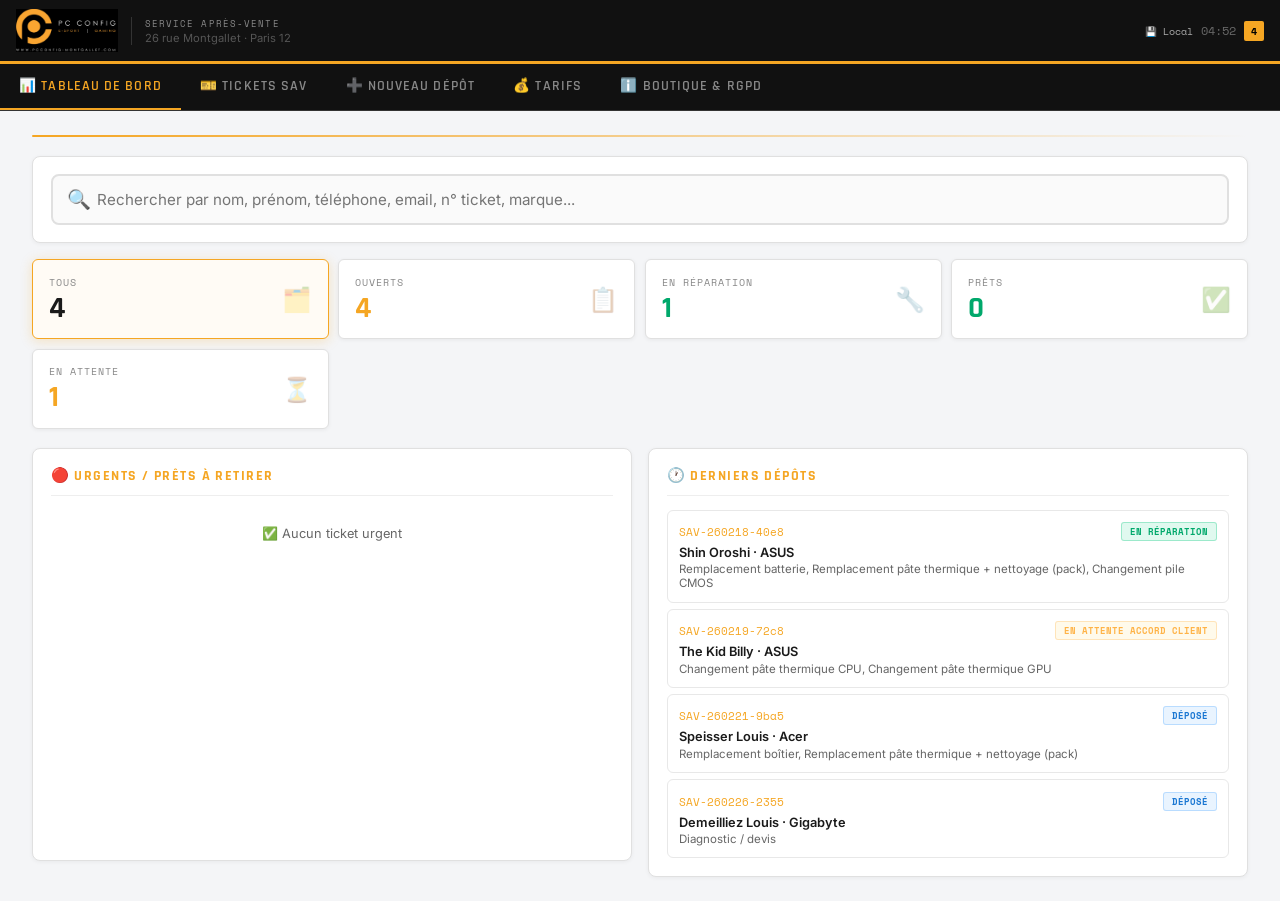
==== index.html @ b0bbdbd5 "Add files via upload" ====
<!DOCTYPE html>
<html lang="fr">
<head>
<meta charset="UTF-8">
<meta name="viewport" content="width=device-width, initial-scale=1.0, maximum-scale=1.0, user-scalable=no">
<title>PC CONFIG | SAV Montgallet</title>
<link href="https://fonts.googleapis.com/css2?family=Rajdhani:wght@400;600;700&family=Space+Mono&family=Inter:wght@300;400;500;600&display=swap" rel="stylesheet">
<style>
:root{
  /* Theme clair — fond blanc, header noir */
  --black:#111;--dark:#1a1a1a;--card:#fff;--card2:#f8f8f8;
  --bg:#f4f5f7;--bg2:#fff;
  --border:#e0e0e0;--border2:#d0d0d0;
  --orange:#f5a623;--orange-dim:rgba(245,166,35,.1);--orange-glow:0 0 24px rgba(245,166,35,.3);
  --white:#111;--gray:#666;--gray2:#999;
  --green:#00a86b;--red:#e53935;--yellow:#f5a623;--blue:#1976d2;
  --text:#1a1a1a;--text2:#444;
}
*{box-sizing:border-box;margin:0;padding:0;-webkit-tap-highlight-color:transparent}
html,body{height:100%;font-size:16px}
body{background:var(--bg);color:var(--text);font-family:'Inter',sans-serif;overflow-x:hidden}

/* ─── HEADER ─── */
header{background:#111;border-bottom:3px solid var(--orange);padding:0 1rem;display:flex;align-items:center;justify-content:space-between;height:64px;position:sticky;top:0;z-index:200}
.logo{font-family:'Rajdhani',sans-serif;font-size:1.45rem;font-weight:700;letter-spacing:.06em;line-height:1;display:flex;align-items:center;gap:.4rem}
.logo em{color:var(--orange);font-style:normal}
.logo-sub{font-size:.7rem;color:#666;font-weight:400;letter-spacing:.04em;display:none}
@media(min-width:480px){.logo-sub{display:block}}
.hdr-right{display:flex;align-items:center;gap:.5rem}
.badge{background:var(--orange);color:#000;font-family:'Space Mono',monospace;font-size:.65rem;font-weight:700;padding:2px 7px;border-radius:2px}

/* ─── NAV DESKTOP ─── */
nav.desk{background:#111;border-bottom:1px solid #333;display:flex;overflow-x:auto;scrollbar-width:none}
nav.desk::-webkit-scrollbar{display:none}
.tab{font-family:'Rajdhani',sans-serif;font-weight:600;font-size:.85rem;letter-spacing:.08em;text-transform:uppercase;padding:.8rem 1.2rem;color:#888;cursor:pointer;border-bottom:2px solid transparent;transition:all .2s;white-space:nowrap;flex-shrink:0}
.tab:hover{color:#fff}
.tab.active{color:var(--orange);border-bottom-color:var(--orange)}
@media(max-width:680px){nav.desk{display:none}}

/* ─── NAV MOBILE ─── */
.bnav{display:none;position:fixed;bottom:0;left:0;right:0;background:#111;border-top:1px solid #333;z-index:200;padding-bottom:env(safe-area-inset-bottom,0)}
.bnav-grid{display:grid;grid-template-columns:repeat(5,1fr)}
.bi{display:flex;flex-direction:column;align-items:center;padding:.5rem .2rem;cursor:pointer;color:#888;transition:color .15s;gap:2px;-webkit-tap-highlight-color:transparent}
.bi.active{color:var(--orange)}
.bi-icon{font-size:1.25rem;line-height:1}
.bi-label{font-size:.55rem;font-family:'Space Mono',monospace;text-transform:uppercase;letter-spacing:.05em}
@media(max-width:680px){.bnav{display:block};body{padding-bottom:62px}}

/* ─── MAIN ─── */
main{padding:1rem;max-width:1400px;margin:0 auto}
@media(min-width:768px){main{padding:1.5rem 2rem}}
.page{display:none}.page.active{display:block}

/* ─── STAT CARDS ─── */
.stats-bar{display:grid;grid-template-columns:repeat(2,1fr);gap:.6rem;margin-bottom:1.2rem}
@media(min-width:600px){.stats-bar{grid-template-columns:repeat(4,1fr)}}
.sc{background:#fff;border:1px solid var(--border);box-shadow:0 1px 4px rgba(0,0,0,.06);border-radius:6px;padding:.9rem 1rem;display:flex;align-items:center;justify-content:space-between;transition:border-color .2s;cursor:default}
.sc-clickable{cursor:pointer;transition:all .18s}
.sc-clickable:hover{border-color:var(--orange);box-shadow:0 2px 12px rgba(245,166,35,.2);transform:translateY(-1px)}
.sc-active{border-color:var(--orange)!important;box-shadow:0 2px 12px rgba(245,166,35,.25)!important;background:#fffbf5!important}
.sc-label{font-size:.62rem;color:#888;text-transform:uppercase;letter-spacing:.1em;font-family:'Space Mono',monospace;margin-bottom:.25rem}
.sc-val{font-family:'Rajdhani',sans-serif;font-size:1.9rem;font-weight:700;line-height:1;color:var(--text)}
.sc-icon{font-size:1.5rem;opacity:.35}
.co{color:var(--orange)}.cg{color:var(--green)}.cr{color:var(--red)}.cy{color:var(--yellow)}

/* ─── TYPO ─── */
.sec-title{font-family:'Rajdhani',sans-serif;font-size:1.2rem;font-weight:700;letter-spacing:.05em;text-transform:uppercase;margin-bottom:1rem;color:#111}
.sec-title em{color:var(--orange);font-style:normal}
.divider{height:2px;background:linear-gradient(90deg,var(--orange),transparent);margin-bottom:1.2rem;border-radius:2px}

/* ─── BUTTONS ─── */
.btn{font-family:'Rajdhani',sans-serif;font-weight:700;font-size:.82rem;letter-spacing:.1em;text-transform:uppercase;padding:.6rem 1.1rem;border:none;border-radius:4px;cursor:pointer;transition:all .2s;display:inline-flex;align-items:center;gap:.4rem}
.btn-o{background:var(--orange);color:#000}.btn-o:hover{background:#ff8c2d;box-shadow:0 0 20px rgba(245,166,35,.25)}
.btn-gh{background:transparent;color:var(--orange);border:1px solid var(--orange)}.btn-gh:hover{background:rgba(245,166,35,.1)}
.btn-sm{padding:.35rem .7rem;font-size:.72rem}

/* ─── FILTERS ─── */
.filters{display:flex;gap:.5rem;margin-bottom:.9rem;flex-wrap:wrap}
.fi{background:#fff;border:1px solid var(--border);color:var(--text);padding:.5rem .8rem;border-radius:4px;font-family:'Inter',sans-serif;font-size:.82rem;outline:none;transition:border-color .2s;flex:1;min-width:140px}
.fi:focus{border-color:var(--orange)}
.fi::placeholder{color:#aaa}
select.fi option{background:#fff;color:#111}

/* ─── TABLE ─── */
.tbl-wrap{overflow-x:auto;border-radius:8px;border:1px solid #e8e8e8;box-shadow:0 1px 4px rgba(0,0,0,.06)}
table{width:100%;min-width:720px;border-collapse:collapse;background:#fff}
thead th{background:#f0f0f0;font-family:'Space Mono',monospace;font-size:.62rem;text-transform:uppercase;letter-spacing:.1em;color:#555;padding:.65rem .85rem;text-align:left;border-bottom:1px solid var(--border);white-space:nowrap}
tbody tr{border-bottom:1px solid #f0f0f0;transition:background .12s;cursor:pointer}
tbody tr:hover{background:#fff8ee}
tbody tr:last-child{border-bottom:none}
td{padding:.7rem .85rem;font-size:.82rem;vertical-align:middle}
.tid{font-family:'Space Mono',monospace;font-size:.7rem;color:var(--orange)}
.sm{color:#888;font-size:.7rem;margin-top:2px}

/* ─── STATUS BADGES ─── */
.sb{display:inline-block;padding:2px 8px;border-radius:3px;font-size:.62rem;font-family:'Space Mono',monospace;font-weight:700;text-transform:uppercase;white-space:nowrap}
.s-depose{background:rgba(77,166,255,.12);color:var(--blue);border:1px solid rgba(77,166,255,.3)}
.s-diagnostic{background:rgba(255,107,0,.12);color:var(--orange);border:1px solid rgba(255,107,0,.3)}
.s-devis{background:rgba(255,193,7,.12);color:var(--yellow);border:1px solid rgba(255,193,7,.3)}
.s-attente-accord{background:rgba(255,193,7,.08);color:#ffb347;border:1px solid rgba(255,180,70,.3)}
.s-reparation{background:rgba(0,200,122,.12);color:var(--green);border:1px solid rgba(0,200,122,.3)}
.s-attente-piece{background:rgba(136,136,136,.12);color:#666;border:1px solid rgba(136,136,136,.3)}
.s-pret{background:rgba(0,200,122,.2);color:var(--green);border:1px solid rgba(0,200,122,.5)}
.s-retire{background:rgba(77,166,255,.08);color:#666;border:1px solid rgba(77,166,255,.2)}
.s-annule{background:rgba(255,60,60,.1);color:var(--red);border:1px solid rgba(255,60,60,.3)}
.s-nonrep{background:rgba(255,60,60,.1);color:var(--red);border:1px solid rgba(255,60,60,.3)}

/* ─── FORM ─── */
.fcols{display:grid;grid-template-columns:1fr;gap:1rem}
@media(min-width:768px){.fcols{grid-template-columns:1fr 1fr;gap:1.4rem}}
.fcard{background:#fff;border:1px solid var(--border);border-radius:8px;padding:1.1rem;margin-bottom:1rem;box-shadow:0 1px 4px rgba(0,0,0,.05)}
.fcard:last-child{margin-bottom:0}
.fcard-title{font-family:'Rajdhani',sans-serif;font-size:.9rem;font-weight:700;text-transform:uppercase;letter-spacing:.1em;color:var(--orange);margin-bottom:.9rem;padding-bottom:.6rem;border-bottom:1px solid #eee;display:flex;align-items:center;gap:.4rem}
.frow{display:grid;grid-template-columns:1fr 1fr;gap:.7rem}
@media(max-width:480px){.frow{grid-template-columns:1fr}}
.fg{margin-bottom:.75rem}.fg:last-child{margin-bottom:0}.fg.full{grid-column:1/-1}
label{display:block;font-size:.65rem;font-family:'Space Mono',monospace;text-transform:uppercase;letter-spacing:.09em;color:#666;margin-bottom:.3rem}
.req::after{content:' *';color:var(--orange)}
input:not([type=checkbox]):not([type=radio]),select,textarea{width:100%;background:#fff;border:1px solid var(--border2);color:var(--text);padding:.58rem .8rem;border-radius:4px;font-family:'Inter',sans-serif;font-size:.85rem;outline:none;transition:border-color .2s,box-shadow .2s;-webkit-appearance:none;appearance:none}
input[type=checkbox],input[type=radio]{width:16px;height:16px;flex-shrink:0;cursor:pointer;accent-color:var(--orange);margin:0}
input:not([type=checkbox]):not([type=radio]):focus,select:focus,textarea:focus{border-color:var(--orange);box-shadow:0 0 0 2px rgba(255,107,0,.08)}
select{background-image:url("data:image/svg+xml,%3Csvg xmlns='http://www.w3.org/2000/svg' width='10' height='6'%3E%3Cpath d='M0 0l5 6 5-6z' fill='%23666'/%3E%3C/svg%3E");background-repeat:no-repeat;background-position:right .8rem center;padding-right:2.2rem}
select option{background:#fff;color:#111}
textarea{resize:vertical;min-height:70px}
input[type=checkbox]{accent-color:var(--orange)}

/* ─── PRESTATION PILLS ─── */
.presta-wrap{display:flex;flex-wrap:wrap;gap:.4rem}
.pp{padding:.4rem .75rem;border:1px solid #ddd;border-radius:20px;font-size:.72rem;cursor:pointer;transition:all .15s;user-select:none;white-space:nowrap;background:#fafafa;color:#333}
.pp:hover{border-color:var(--orange)}
.pp.sel{border-color:var(--orange);background:rgba(245,166,35,.12);color:#111}
.pp-cat{font-family:'Rajdhani',sans-serif;font-size:.75rem;font-weight:700;text-transform:uppercase;letter-spacing:.08em;color:#666;margin:.6rem 0 .3rem;display:flex;align-items:center;gap:.4rem}
.pp-cat::after{content:'';flex:1;height:1px;background:var(--border)}

/* ─── URGENCE ─── */
.urg-sel{display:grid;grid-template-columns:repeat(3,1fr);gap:.5rem}
.uo{padding:.5rem;border:1px solid #ddd;background:#fafafa;border-radius:4px;text-align:center;cursor:pointer;font-size:.7rem;font-family:'Space Mono',monospace;text-transform:uppercase;transition:all .2s;user-select:none}
.uo:hover{border-color:#666}
.u-normale{border-color:var(--green)!important;color:var(--green)!important;background:rgba(0,200,122,.08)!important}
.u-urgente{border-color:var(--yellow)!important;color:var(--yellow)!important;background:rgba(255,193,7,.08)!important}
.u-critique{border-color:var(--red)!important;color:var(--red)!important;background:rgba(255,60,60,.08)!important}

/* ─── GARANTIE SELECT ─── */
.gar-sel{display:grid;grid-template-columns:repeat(3,1fr);gap:.4rem;margin-top:.3rem}
.go{padding:.4rem;border:1px solid #ddd;background:#fafafa;border-radius:4px;text-align:center;cursor:pointer;font-size:.68rem;font-family:'Space Mono',monospace;transition:all .2s;user-select:none}
.go:hover{border-color:#666}
.go.sel{border-color:var(--orange);color:var(--orange);background:rgba(245,166,35,.08)}

/* ─── PHOTO ─── */
.photo-drop{border:2px dashed #ccc;background:#fafafa;border-radius:6px;padding:1.3rem;text-align:center;cursor:pointer;transition:border-color .2s}
.photo-drop:hover{border-color:var(--orange)}
.photo-drop-icon{font-size:1.8rem;opacity:.4;margin-bottom:.3rem}
.photo-drop-txt{font-size:.73rem;color:#666}
.photo-previews{display:flex;gap:.4rem;flex-wrap:wrap;margin-top:.6rem}
.photo-thumb{width:60px;height:60px;object-fit:cover;border-radius:4px;border:1px solid var(--border)}

/* ─── RGPD ─── */
.rgpd-box{background:#f8f8f8;border:1px solid var(--border);border-radius:4px;padding:.8rem;font-size:.72rem;color:#666;line-height:1.5}
.rgpd-box strong{color:var(--orange)}
.rgpd-check{display:flex;gap:.5rem;align-items:flex-start;margin-top:.6rem;cursor:pointer;font-size:.78rem;color:#222;text-transform:none;letter-spacing:0}
.rgpd-check input{flex-shrink:0;margin-top:1px}

/* ─── MODAL ─── */
.modal-ov{display:none;position:fixed;inset:0;background:rgba(0,0,0,.88);z-index:300;align-items:center;justify-content:center;padding:1rem}
.modal-ov.open{display:flex}
.modal{background:var(--dark);border:1px solid var(--border2);border-radius:8px;width:100%;max-width:760px;max-height:90vh;overflow-y:auto;display:flex;flex-direction:column}
.modal-hdr{padding:1rem 1.2rem;border-bottom:1px solid var(--border);display:flex;justify-content:space-between;align-items:center;position:sticky;top:0;background:#fff;z-index:1}
.modal-title{font-family:'Rajdhani',sans-serif;font-size:1.05rem;font-weight:700;text-transform:uppercase;letter-spacing:.05em;display:flex;align-items:center;gap:.6rem;flex-wrap:wrap}
.modal-body{padding:1.2rem;flex:1}
.close-btn{background:none;border:none;color:#666;font-size:1.4rem;cursor:pointer;line-height:1}
.close-btn:hover{color:#111}
.detail-grid{display:grid;grid-template-columns:1fr 1fr;gap:.7rem;margin-bottom:1rem}
@media(max-width:460px){.detail-grid{grid-template-columns:1fr}}
.df-label{font-family:'Space Mono',monospace;font-size:.6rem;text-transform:uppercase;letter-spacing:.1em;color:#888;margin-bottom:.2rem}
.df-val{font-size:.83rem}
.timeline{border-top:1px solid var(--border);padding-top:.9rem;margin-top:.9rem}
.tl-title{font-family:'Rajdhani',sans-serif;font-size:.85rem;font-weight:700;text-transform:uppercase;letter-spacing:.1em;color:var(--orange);margin-bottom:.7rem}
.tl-item{display:flex;gap:.7rem;margin-bottom:.7rem;padding-left:1rem;position:relative;font-size:.78rem}
.tl-item::before{content:'';position:absolute;left:0;top:5px;width:6px;height:6px;background:var(--orange);border-radius:50%}
.tl-item::after{content:'';position:absolute;left:2.5px;top:11px;width:1px;height:calc(100% + 4px);background:#e0e0e0}
.tl-item:last-child::after{display:none}

/* ─── TARIFS ─── */
.tarif-table{width:100%;border-collapse:collapse;font-size:.82rem}
.tarif-table th{background:#f5f5f5;font-family:'Space Mono',monospace;font-size:.62rem;text-transform:uppercase;letter-spacing:.08em;color:#555;padding:.6rem .85rem;text-align:left;border-bottom:1px solid var(--border)}
.tarif-table td{padding:.6rem .85rem;border-bottom:1px solid #f0f0f0;color:#222}
.tarif-table tr:hover td{background:#fff8ee}
.tarif-table tr:last-child td{border-bottom:none}
.tarif-price{font-family:'Space Mono',monospace;color:var(--orange);white-space:nowrap;text-align:right}
.tarif-cat{font-family:'Rajdhani',sans-serif;font-weight:700;font-size:.85rem;color:var(--orange);background:#fff8ee;padding:.5rem .85rem;text-transform:uppercase;letter-spacing:.08em}
.tarif-search{width:100%;background:#fff;border:1px solid var(--border);color:var(--text);padding:.6rem .9rem;border-radius:4px;font-family:'Inter',sans-serif;font-size:.85rem;outline:none;margin-bottom:.9rem}
.tarif-search:focus{border-color:var(--orange);outline:none}

/* ─── MINI CARDS DASHBOARD ─── */
.dash-grid{display:grid;grid-template-columns:1fr;gap:1rem}
@media(min-width:768px){.dash-grid{grid-template-columns:1fr 1fr}}
.mticket{padding:.7rem;border:1px solid #e8e8e8;border-radius:6px;margin-bottom:.4rem;cursor:pointer;transition:all .15s;background:#fff}
.mticket:hover{border-color:var(--orange);box-shadow:0 2px 8px rgba(245,166,35,.1)}
.mticket:last-child{margin-bottom:0}

/* ─── NOTIF ─── */
.notif{position:fixed;bottom:1.2rem;left:.8rem;right:.8rem;max-width:400px;margin:0 auto;background:#fff;border:1px solid var(--orange);box-shadow:0 4px 16px rgba(0,0,0,.12);border-radius:6px;padding:.85rem 1.1rem;display:flex;align-items:center;gap:.6rem;font-size:.82rem;z-index:999;transform:translateY(120px);opacity:0;transition:all .35s cubic-bezier(.22,1,.36,1)}
.notif.show{transform:translateY(0);opacity:1}
@media(min-width:500px){.notif{left:auto;right:1.2rem;width:360px}}
@media(max-width:680px){.notif{bottom:70px}}

/* ─── SCROLLBAR ─── */
::-webkit-scrollbar{width:4px;height:4px}
::-webkit-scrollbar-track{background:#f0f0f0}
::-webkit-scrollbar-thumb{background:#ccc;border-radius:2px}
::-webkit-scrollbar-thumb:hover{background:var(--orange)}

/* ─── RGPD INFO PAGE ─── */
.info-block{background:#fff;border:1px solid var(--border);border-radius:8px;padding:1.2rem;margin-bottom:1rem;box-shadow:0 1px 4px rgba(0,0,0,.05)}
.info-block h3{font-family:'Rajdhani',sans-serif;font-weight:700;font-size:1rem;text-transform:uppercase;color:var(--orange);margin-bottom:.6rem;letter-spacing:.06em}
.info-block p,.info-block li{font-size:.83rem;color:#666;line-height:1.6}
.info-block li{margin-left:1rem;margin-bottom:.25rem}
.info-block strong{color:#111}

/* ─── EDIT MODAL ─── */
.edit-sec{margin-bottom:1rem;padding-bottom:1rem;border-bottom:1px solid #eee}
.edit-sec:last-child{border-bottom:none;margin-bottom:0;padding-bottom:0}
.edit-sec-title{font-family:'Rajdhani',sans-serif;font-size:.82rem;font-weight:700;text-transform:uppercase;letter-spacing:.1em;color:var(--orange);margin-bottom:.65rem}
.btn-red{background:transparent;color:var(--red);border:1px solid var(--red);font-family:'Rajdhani',sans-serif;font-weight:700;font-size:.72rem;letter-spacing:.08em;text-transform:uppercase;padding:.32rem .65rem;border-radius:4px;cursor:pointer;transition:background .2s}
.btn-red:hover{background:rgba(255,60,60,.1)}
.info-banner{background:#fff8e6;border:1px solid #f5a62340;border-radius:4px;padding:.55rem .8rem;font-size:.74rem;color:#b36a00;margin-bottom:.9rem}
.confirm-ov{display:none;position:fixed;inset:0;background:rgba(0,0,0,.92);z-index:400;align-items:center;justify-content:center;padding:1rem}
.confirm-ov.open{display:flex}
.confirm-box{background:#fff;border:1px solid var(--red);border-radius:8px;padding:1.8rem;max-width:360px;width:100%;text-align:center}
.confirm-box h3{font-family:'Rajdhani',sans-serif;font-size:1.1rem;font-weight:700;text-transform:uppercase;color:var(--red);margin-bottom:.6rem}
.confirm-box p{font-size:.82rem;color:#666;line-height:1.5;margin-bottom:1.2rem}
.modal{background:#fff;border:1px solid var(--border);border-radius:10px;width:100%;max-width:840px;max-height:92vh;overflow-y:auto;display:flex;flex-direction:column;box-shadow:0 8px 32px rgba(0,0,0,.18)}


</style>
<script type='text/javascript' src='https://api.netlify.com/[base64]'></script><script type='text/javascript' src='https://api.netlify.com/[base64]'></script></head>
<body>


<!-- HEADER -->
<header>
  <div style="display:flex;align-items:center;gap:.8rem">
    <img src="[data-uri]" alt="PC CONFIG" style="height:44px;width:auto;object-fit:contain">
    <div style="border-left:1px solid #333;padding-left:.8rem">
      <div style="font-family:'Space Mono',monospace;font-size:.58rem;color:#888;text-transform:uppercase;letter-spacing:.12em">Service Après-Vente</div>
      <div style="font-size:.7rem;color:#555;margin-top:1px">26 rue Montgallet · Paris 12</div>
    </div>
  </div>
  <div class="hdr-right">
    <div id="sync-status" style="font-size:.6rem;font-family:'Space Mono',monospace;color:#888;white-space:nowrap"></div>
    <span id="clock" style="font-size:.72rem;color:#666;font-family:'Space Mono',monospace;display:none"></span>
    <span class="badge" id="badge-count">0</span>
    </div>
</header>

<!-- DESKTOP NAV -->
<nav class="desk">
  <div class="tab active" onclick="showPage('dashboard')">📊 Tableau de bord</div>
  <div class="tab" onclick="showPage('tickets')">🎫 Tickets SAV</div>
  <div class="tab" onclick="showPage('nouveau')">➕ Nouveau dépôt</div>
  <div class="tab" onclick="showPage('tarifs')">💰 Tarifs</div>
  <div class="tab" onclick="showPage('infos')">ℹ️ Boutique & RGPD</div>
</nav>

<!-- MOBILE NAV -->
<div class="bnav">
  <div class="bnav-grid">
    <div class="bi active" onclick="showPage('dashboard')"><span class="bi-icon">📊</span><span class="bi-label">Accueil</span></div>
    <div class="bi" onclick="showPage('tickets')"><span class="bi-icon">🎫</span><span class="bi-label">Tickets</span></div>
    <div class="bi" onclick="showPage('nouveau')"><span class="bi-icon">➕</span><span class="bi-label">Dépôt</span></div>
    <div class="bi" onclick="showPage('tarifs')"><span class="bi-icon">💰</span><span class="bi-label">Tarifs</span></div>
    <div class="bi" onclick="showPage('infos')"><span class="bi-icon">ℹ️</span><span class="bi-label">Infos</span></div>
  </div>
</div>

<main>

<!-- ═══ DASHBOARD ═══ -->
<div class="page active" id="page-dashboard">
  <div class="divider"></div>
  <!-- BARRE DE RECHERCHE GLOBALE -->
  <div class="fcard" style="margin-bottom:1rem">
    <div style="position:relative">
      <span style="position:absolute;left:1rem;top:50%;transform:translateY(-50%);font-size:1.2rem;pointer-events:none">🔍</span>
      <input id="dash-search" type="search" placeholder="Rechercher par nom, prénom, téléphone, email, n° ticket, marque..." oninput="dashSearch(this.value)"
        style="width:100%;padding:.85rem 1rem .85rem 2.8rem;font-size:.95rem;border:2px solid #e0e0e0;border-radius:8px;outline:none;transition:border-color .2s;background:#fafafa;color:#111">
    </div>
    <div id="dash-search-results" style="display:none;margin-top:.8rem">
      <div style="display:flex;justify-content:space-between;align-items:center;margin-bottom:.5rem">
        <span id="dash-search-label" style="font-size:.8rem;color:#888"></span>
        <button onclick="clearDashSearch()" style="font-size:.7rem;color:#888;background:none;border:1px solid #ddd;border-radius:4px;padding:3px 10px;cursor:pointer">✕ Effacer</button>
      </div>
      <div id="dash-search-list" style="display:grid;grid-template-columns:repeat(auto-fill,minmax(280px,1fr));gap:.5rem;max-height:340px;overflow-y:auto;padding-right:4px"></div>
    </div>
  </div>

  <!-- CARTES STATISTIQUES -->
  <div class="stats-bar">
    <div class="sc sc-clickable sc-active" id="sc-tous" onclick="dashFilter('tous')"><div><div class="sc-label">Tous</div><div class="sc-val" id="s-tous">0</div></div><div class="sc-icon">🗂️</div></div>
    <div class="sc sc-clickable" id="sc-open" onclick="dashFilter('open')"><div><div class="sc-label">Ouverts</div><div class="sc-val co" id="s-open">0</div></div><div class="sc-icon">📋</div></div>
    <div class="sc sc-clickable" id="sc-rep" onclick="dashFilter('rep')"><div><div class="sc-label">En réparation</div><div class="sc-val cg" id="s-rep">0</div></div><div class="sc-icon">🔧</div></div>
    <div class="sc sc-clickable" id="sc-pret" onclick="dashFilter('pret')"><div><div class="sc-label">Prêts</div><div class="sc-val cg" id="s-pret">0</div></div><div class="sc-icon">✅</div></div>
    <div class="sc sc-clickable" id="sc-wait" onclick="dashFilter('wait')"><div><div class="sc-label">En attente</div><div class="sc-val cy" id="s-wait">0</div></div><div class="sc-icon">⏳</div></div>
  </div>

  <!-- ZONE LISTE FILTRÉE PAR CARTE -->
  <div id="dash-filter-list" style="margin-bottom:1rem;display:none">
    <div class="fcard">
      <div style="display:flex;justify-content:space-between;align-items:center;margin-bottom:.8rem">
        <span id="dash-filter-label" style="font-family:'Rajdhani',sans-serif;font-weight:700;font-size:1rem;text-transform:uppercase;letter-spacing:.05em;color:#111"></span>
        <button onclick="dashFilter('tous')" style="font-size:.7rem;color:#888;background:none;border:1px solid #ddd;border-radius:4px;padding:3px 10px;cursor:pointer">✕ Effacer</button>
      </div>
      <div id="dash-filter-tickets" style="display:grid;grid-template-columns:repeat(auto-fill,minmax(280px,1fr));gap:.5rem;max-height:420px;overflow-y:auto;padding-right:4px"></div>
    </div>
  </div>

  <!-- URGENTS + RECENTS -->
  <div class="dash-grid">
    <div class="fcard"><div class="fcard-title">🔴 Urgents / Prêts à retirer</div><div id="dash-urgent"></div></div>
    <div class="fcard"><div class="fcard-title">🕐 Derniers dépôts</div><div id="dash-recent"></div></div>
  </div>
</div>

<!-- ═══ TICKETS ═══ -->
<div class="page" id="page-tickets">
  <div class="divider"></div>
  <div style="display:flex;justify-content:space-between;align-items:center;margin-bottom:.8rem;flex-wrap:wrap;gap:.5rem">
    <div class="sec-title">Tickets <em>SAV</em></div>
    <button class="btn btn-o btn-sm" onclick="showPage('nouveau')">+ Nouveau dépôt</button>
  </div>
  <div class="filters">
    <input class="fi" type="search" placeholder="🔍 Nom, marque, modèle, ticket..." oninput="filterTickets(this.value)" style="flex:2;min-width:200px">
    <select class="fi" onchange="filterByStatus(this.value)" id="filter-status">
      <option value="">Tous statuts</option>
    </select>
    <select class="fi" onchange="filterByUrgence(this.value)">
      <option value="">Toutes urgences</option>
      <option>Critique</option><option>Urgente</option><option>Normale</option>
    </select>
  </div>
  <div class="tbl-wrap">
    <table>
      <thead><tr>
        <th>Ticket</th><th>Date</th><th>Client</th><th>Machine</th><th>Prestation(s)</th><th>Statut</th><th>Montant</th><th>Action</th>
      </tr></thead>
      <tbody id="tickets-tbody"></tbody>
    </table>
  </div>
</div>

<!-- ═══ NOUVEAU DÉPÔT ═══ -->
<div class="page" id="page-nouveau">
  <div class="divider"></div>
  <div class="sec-title" style="margin-bottom:1rem">Nouveau <em>Dépôt</em></div>
  <div class="fcols">

    <!-- COL GAUCHE -->
    <div>
      <!-- CLIENT -->
      <div class="fcard">
        <div class="fcard-title">👤 Client</div>
        <div class="frow">
          <div class="fg"><label class="req">Nom</label><input id="f-nom" placeholder="Dupont" autocomplete="family-name"></div>
          <div class="fg"><label class="req">Prénom</label><input id="f-prenom" placeholder="Jean" autocomplete="given-name"></div>
        </div>
        <div class="fg"><label class="req">Email</label><input id="f-email" type="email" placeholder="jean@email.com" autocomplete="email"></div>
        <div class="fg"><label class="req">Téléphone</label><input id="f-tel" type="tel" placeholder="06 xx xx xx xx" autocomplete="tel"></div>
        <div class="fg"><label>Adresse</label><input id="f-adresse" placeholder="12 rue..." autocomplete="street-address"></div>
      </div>

      <!-- MACHINE -->
      <div class="fcard">
        <div class="fcard-title">💻 Machine déposée</div>
        <div class="frow">
          <div class="fg">
            <label class="req">Type</label>
            <select id="f-type" onchange="updateMarques()">
              <option value="">— Sélectionner —</option>
            </select>
          </div>
          <div class="fg">
            <label class="req">Marque</label>
            <select id="f-marque" onchange="updateModeles()">
              <option value="">— Choisir type —</option>
            </select>
          </div>
        </div>
        <div class="fg">
          <label>Modèle</label>
          <select id="f-modele"><option value="">— Choisir marque —</option></select>
        </div>
        <div class="fg"><label>Modèle précis / personnalisé</label><input id="f-modele-custom" placeholder="Ex: XPS 15 9530, VivoBook 16X..."></div>
        <div class="frow">
          <div class="fg">
            <label>Couleur</label>
            <select id="f-couleur"><option value="">— Sélectionner —</option></select>
          </div>
          <div class="fg">
            <label>État à la réception</label>
            <select id="f-etat"><option value="">— Sélectionner —</option></select>
          </div>
        </div>
        <div class="frow">
          <div class="fg"><label>N° de série</label><input id="f-serie" placeholder="SN-XXXXXXXXX"></div>
          <div class="fg"><label>Mot de passe temporaire</label><input id="f-mdp" placeholder="(si nécessaire)"></div>
        </div>
        <div class="fg">
          <label>Garantie</label>
          <div class="gar-sel" id="garantie-sel">
            <div class="go" onclick="setGarantie('SANS GARANTIE',this)">Aucune</div>
            <div class="go" onclick="setGarantie('GARANTIE 6 MOIS',this)">6 mois</div>
            <div class="go" onclick="setGarantie('GARANTIE 2 ANS',this)">2 ans</div>
            <div class="go" onclick="setGarantie('GARANTIE 3 MOIS',this)">3 mois</div>
            <div class="go" onclick="setGarantie('SOUS GARANTIE CONSTRUCTEUR',this)">Constructeur</div>
            <div class="go" onclick="setGarantie('À DÉFINIR',this)">À définir</div>
          </div>
        </div>
      </div>

      <!-- ACCESSOIRES -->
      <div class="fcard">
        <div class="fcard-title">📦 Accessoires déposés</div>
        <div style="display:grid;grid-template-columns:1fr 1fr;gap:.4rem .8rem">
          <label style="display:flex;gap:.5rem;align-items:center;cursor:pointer;font-size:.8rem;color:#222;text-transform:none;letter-spacing:0"><input type="checkbox" id="acc-chargeur"> Chargeur / Alim</label>
          <label style="display:flex;gap:.5rem;align-items:center;cursor:pointer;font-size:.8rem;color:#222;text-transform:none;letter-spacing:0"><input type="checkbox" id="acc-souris"> Souris</label>
          <label style="display:flex;gap:.5rem;align-items:center;cursor:pointer;font-size:.8rem;color:#222;text-transform:none;letter-spacing:0"><input type="checkbox" id="acc-clavier"> Clavier</label>
          <label style="display:flex;gap:.5rem;align-items:center;cursor:pointer;font-size:.8rem;color:#222;text-transform:none;letter-spacing:0"><input type="checkbox" id="acc-sacoche"> Sacoche / Housse</label>
          <label style="display:flex;gap:.5rem;align-items:center;cursor:pointer;font-size:.8rem;color:#222;text-transform:none;letter-spacing:0"><input type="checkbox" id="acc-cable"> Câble(s)</label>
          <label style="display:flex;gap:.5rem;align-items:center;cursor:pointer;font-size:.8rem;color:#222;text-transform:none;letter-spacing:0"><input type="checkbox" id="acc-batterie"> Batterie externe</label>
        </div>
        <div class="fg" style="margin-top:.6rem"><label>Précisions accessoires</label><input id="f-acc" placeholder="Ex: chargeur original 96W, câble USB-C..."></div>
      </div>
    </div>

    <!-- COL DROITE -->
    <div>
      <!-- PRESTATIONS -->
      <div class="fcard">
        <div class="fcard-title">🔧 Prestations</div>
        <p style="font-size:.73rem;color:#888;margin-bottom:.8rem">Sélectionner dans la liste · Prix = main d'œuvre · Pièces en sus</p>
        <!-- Sélecteur + bouton Ajouter -->
        <div style="display:flex;gap:.5rem;margin-bottom:.6rem">
          <select id="presta-select" class="fi" style="flex:1" onchange="updatePrestaPrice()">
            <option value="">— Choisir une prestation —</option>
          </select>
          <button type="button" class="btn btn-o btn-sm" onclick="addPrestaFromSelect()" style="flex-shrink:0;white-space:nowrap">+ Ajouter</button>
        </div>
        <!-- Prix affiché de la prestation sélectionnée -->
        <div id="presta-select-price" style="font-size:.72rem;color:var(--orange);margin-bottom:.7rem;min-height:1rem"></div>
        <!-- Liste des prestations ajoutées -->
        <div id="presta-list" style="display:flex;flex-direction:column;gap:.35rem;margin-bottom:.7rem"></div>
        <!-- Prestation autre (saisie libre) -->
        <div style="display:flex;gap:.5rem;margin-bottom:.3rem">
          <input id="f-presta-custom" placeholder="Autre prestation (saisie libre)..." class="fi" style="flex:1">
          <button type="button" class="btn btn-gh btn-sm" onclick="addPrestaCustom()" style="flex-shrink:0;white-space:nowrap">+ Ajouter</button>
        </div>
        <div class="frow" style="margin-top:.8rem">
          <div class="fg"><label>Montant estimé (€) <span style="color:#aaa">auto-calculé</span></label><input type="number" id="f-devis" placeholder="0" min="0"></div>
          <div class="fg"><label>Délai estimé</label>
            <select id="f-delai" class="fi">
              <option>1h (sur place)</option><option>Aujourd'hui</option>
              <option>24h</option><option>48h</option>
              <option>3-5 jours</option><option>1 semaine</option><option>À définir</option>
            </select>
          </div>
        </div>
      </div>

      <!-- PANNE -->
      <div class="fcard">
        <div class="fcard-title">📋 Panne & Observations</div>
        <div class="fg"><label class="req">Panne déclarée par le client</label>
          <textarea id="f-panne" placeholder="Décrivez le problème tel que le client l'explique..."></textarea>
        </div>
        <div class="fg"><label>Observations technicien à la réception</label>
          <textarea id="f-obs" placeholder="État général, rayures, impacts, traces d'humidité, notes internes..."></textarea>
        </div>
        <div class="fg">
          <label>Urgence</label>
          <div class="urg-sel">
            <div class="uo u-normale" onclick="setUrg('Normale',this)">🟢 Normale</div>
            <div class="uo" onclick="setUrg('Urgente',this)">🟡 Urgente</div>
            <div class="uo" onclick="setUrg('Critique',this)">🔴 Critique</div>
          </div>
        </div>
      </div>

      <!-- RGPD -->
      <div class="fcard">
        <div class="fcard-title">🔒 RGPD & Consentement</div>
        <div class="rgpd-box">
          <strong>PC CONFIG</strong> — 26 rue Montgallet 75012 Paris · SIRET 81892247800016<br>
          Les données collectées sont utilisées uniquement pour le traitement du dossier SAV.<br>
          Base légale : exécution du contrat. Conservation : <strong>3 ans</strong> après la dernière intervention.<br>
          Contact RGPD : <strong><a href="/cdn-cgi/l/email-protection" class="__cf_email__" data-cfemail="f58596969a9b939c92db989a9b81929499999081b59298949c99db969a98">[email&#160;protected]</a></strong>
        </div>
        <label class="rgpd-check">
          <input type="checkbox" id="f-rgpd">
          <span>Le client a été informé des conditions RGPD et donne son consentement au traitement de ses données</span>
        </label>
        <label class="rgpd-check" style="margin-top:.4rem">
          <input type="checkbox" id="f-comm">
          <span>Autorisation de communication commerciale (optionnel)</span>
        </label>
      </div>

      <!-- PHOTOS -->
      <div class="fcard">
        <div class="fcard-title">📷 Photos (état de réception)</div>
        <div class="photo-drop" onclick="document.getElementById('photo-input').click()">
          <div class="photo-drop-icon">📸</div>
          <div class="photo-drop-txt">Appuyer pour ajouter des photos<br><small>JPG, PNG, HEIC</small></div>
          <input type="file" id="photo-input" multiple accept="image/*" style="display:none" onchange="previewPhotos(this)">
        </div>
        <div class="photo-previews" id="photo-previews"></div>
        <div style="display:flex;gap:.6rem;margin-top:1rem;flex-wrap:wrap">
          <button class="btn btn-gh" onclick="showPage('tickets')" style="flex:1;justify-content:center">Annuler</button>
          <button class="btn btn-o" onclick="createTicket()" style="flex:2;justify-content:center">✅ Enregistrer le dépôt</button>
        </div>
      </div>
    </div>
  </div>
</div>

<!-- ═══ TARIFS ═══ -->
<div class="page" id="page-tarifs">
  <div class="divider"></div>
  <div class="sec-title" style="margin-bottom:.5rem">Grille <em>Tarifaire</em></div>
  <p style="font-size:.78rem;color:#666;margin-bottom:.9rem">52 prestations · Tarifs main d'œuvre · Pièces de remplacement facturées en sus</p>
  <input class="tarif-search" type="search" placeholder="🔍 Rechercher une prestation..." oninput="filterTarifs(this.value)">
  <div class="fcard" style="padding:0;overflow:hidden">
    <table class="tarif-table" id="tarif-table"></table>
  </div>
  <p style="font-size:.7rem;color:#999;margin-top:.7rem">★ Diagnostic offert si réparation effectuée · TVA applicable selon régime fiscal</p>
</div>

<!-- ═══ INFOS & RGPD ═══ -->
<div class="page" id="page-infos">
  <div class="divider"></div>
  <div class="sec-title" style="margin-bottom:1rem">Boutique <em>&amp; RGPD</em></div>
  <div class="info-block">
    <h3>📍 PC CONFIG — Coordonnées</h3>
    <p><strong>Adresse :</strong> 26 rue Montgallet, 75012 Paris<br>
    <strong>Email :</strong> <a href="/cdn-cgi/l/email-protection" class="__cf_email__" data-cfemail="1a6a797975747c737d347775746e7d7b76767f6e5a7d777b737634797577">[email&#160;protected]</a><br>
    <strong>Tél 1 :</strong> 06 65 97 02 88<br>
    <strong>Tél 2 :</strong> 01 43 42 12 13<br>
    <strong>SIRET :</strong> 81892247800016<br>
    <strong>Site :</strong> <a href="https://pcconfig-montgallet.com" style="color:var(--orange)" target="_blank">pcconfig-montgallet.com</a></p>
  </div>
  <div class="info-block">
    <h3>🔒 Politique RGPD</h3>
    <p>Responsable du traitement : <strong>PC CONFIG - 26 rue Montgallet 75012 Paris</strong></p>
    <p style="margin-top:.5rem">Base légale : <strong>Exécution du contrat et obligation légale de facturation</strong></p>
    <p style="margin-top:.5rem">Durée de conservation : <strong>3 ans après la dernière intervention</strong></p>
    <p style="margin-top:.5rem">Les données collectées sont strictement nécessaires au traitement du dossier SAV. Elles ne sont ni revendues ni utilisées à des fins commerciales sans consentement.</p>
    <p style="margin-top:.5rem">Droits : accès, rectification, suppression → <strong><a href="/cdn-cgi/l/email-protection" class="__cf_email__" data-cfemail="611102020e0f0708064f0c0e0f1506000d0d041521060c00080d4f020e0c">[email&#160;protected]</a></strong></p>
  </div>
  <div class="info-block">
    <h3>📧 Modèle Email Confirmation Dépôt</h3>
    <div style="background:#f5f5f5;border:1px solid #e0e0e0;border-radius:4px;padding:.9rem;font-size:.78rem;color:#444;font-family:'Space Mono',monospace;white-space:pre-wrap;line-height:1.6">Objet : Confirmation dépôt SAV

Bonjour {NomClient},

Nous confirmons la prise en charge de votre appareil le {DateDepot}.
Prestations prévues : {Prestations}
Montant estimatif : {PrixEstime} €

Vos données sont utilisées uniquement pour le traitement de votre dossier.
Conformément au RGPD, vous disposez d'un droit d'accès, rectification
et suppression. Contact : <a href="/cdn-cgi/l/email-protection" class="__cf_email__" data-cfemail="f38390909c9d959a94dd9e9c9d8794929f9f9687b3949e929a9fdd909c9e">[email&#160;protected]</a>

PC CONFIG</div>
  </div>
  <div class="info-block">
    <h3>📱 Modèle SMS Confirmation</h3>
    <div style="background:#0e0e0e;border:1px solid var(--border2);border-radius:4px;padding:.9rem;font-size:.78rem;color:#666;font-family:'Space Mono',monospace;line-height:1.6">PC CONFIG : Dépôt SAV enregistré le {DateDepot}.
Montant estimatif {PrixEstime}€.
Infos RGPD : <a href="/cdn-cgi/l/email-protection" class="__cf_email__" data-cfemail="e79784848889818e80c98a88899380868b8b8293a7808a868e8bc984888a">[email&#160;protected]</a></div>
  </div>
  <div class="info-block">
    <h3>🔗 Synchronisation Google Sheets</h3>
    <p>Collez ici l'URL de votre script Google Apps Script pour synchroniser les tickets sur le cloud (accessible depuis n'importe quel appareil et par les clients).</p>
    <div style="margin:.8rem 0">
      <input id="conf-sheet-url" placeholder="https://script.google.com/macros/s/XXXX/exec"
        style="width:100%;background:#f8f8f8;border:1px solid #ddd;color:#111;padding:.6rem .8rem;border-radius:4px;font-family:'Inter',sans-serif;font-size:.82rem;outline:none;margin-bottom:.5rem"
        onfocus="this.style.borderColor='#ff6b00'" onblur="this.style.borderColor='#2e2e2e'">
      <div style="display:flex;gap:.5rem;flex-wrap:wrap">
        <button class="btn btn-o btn-sm" onclick="saveSheetUrl()">💾 Enregistrer</button>
        <button class="btn btn-gh btn-sm" onclick="testSheetConnection()">🧪 Tester</button>
        <button class="btn btn-gh btn-sm" onclick="forceSyncToSheet()">⬆️ Forcer sync</button>
        <button class="btn btn-gh btn-sm" onclick="forceFetchFromSheet()">⬇️ Charger cloud</button>
      </div>
    </div>
    <div id="sheet-status" style="font-size:.72rem;color:#888;margin-top:.4rem"></div>
    <div style="background:#0e0e0e;border:1px solid #2e2e2e;border-radius:4px;padding:.7rem;margin-top:.7rem;font-size:.72rem;color:#666;line-height:1.7">
      📋 <strong style="color:#888">Instructions :</strong><br>
      1. Ouvrir <a href="https://script.google.com" target="_blank" style="color:#ff6b00">script.google.com</a> → Nouveau projet<br>
      2. Coller le code du fichier <strong style="color:#f0f0f0">google-apps-script.js</strong><br>
      3. Déployer → Application web → Accès : <strong style="color:#f0f0f0">Tout le monde</strong><br>
      4. Copier l'URL et la coller ci-dessus
    </div>
  </div>
  <div class="info-block">
    <h3>💾 Sauvegarde & Restauration</h3>
    <p>Les tickets sont sauvegardés automatiquement dans votre navigateur. Pour transférer vers un autre appareil :</p>
    <div style="display:flex;gap:.6rem;margin-top:.8rem;flex-wrap:wrap">
      <button class="btn btn-gh btn-sm" onclick="exportData()">⬇️ Exporter JSON</button>
      <button class="btn btn-gh btn-sm" onclick="document.getElementById('imp-input').click()">⬆️ Importer JSON</button>
    </div>
    <input type="file" id="imp-input" accept=".json" style="display:none" onchange="importData(this)">
    <p style="margin-top:.7rem;font-size:.75rem;color:#999">L'export crée un fichier de sauvegarde. L'import remplace les données actuelles.</p>
  </div>
</div>

</main>

<!-- MODAL TICKET -->
<div class="modal-ov" id="modal">
  <div class="modal">
    <div class="modal-hdr">
      <div class="modal-title" id="modal-title">Ticket</div>
      <div style="display:flex;gap:.5rem;align-items:center">
        <button class="btn btn-gh btn-sm" id="btn-edit" onclick="toggleEdit()" style="display:none">✏️ Modifier</button>
        <button class="close-btn" onclick="closeModal()">×</button>
      </div>
    </div>
    <div class="modal-body" id="modal-body"></div>
  </div>
</div>


<script>
// ══════════════════════════════════════════════
// DONNÉES ISSUES DE PARAMS.xlsx
// ══════════════════════════════════════════════

const PARAMS = {
  societe: "PC CONFIG",
  adresse: "26 rue Montgallet 75012 Paris",
  email: "pcconfig.montgallet@gmail.com",
  tel1: "06 65 97 02 88",
  tel2: "01 43 42 12 13",
  siret: "81892247800016",
  dureeConservation: "3 ans après la dernière intervention"
};

const TYPES_PC = ["PC Portable","PC Fixe (Tour)","Mini PC","All-in-One","Console PC / Handheld","Autre"];

const MARQUES = [
  {nom:"Acer",type:"Both"},{nom:"Alienware",type:"Both"},{nom:"Apple",type:"Laptop"},
  {nom:"ASUS",type:"Both"},{nom:"ASRock",type:"Desktop"},{nom:"Clevo (barebone)",type:"Both"},
  {nom:"Cooler Master",type:"Desktop"},{nom:"Corsair",type:"Desktop"},{nom:"Dell",type:"Both"},
  {nom:"Dynabook (Toshiba)",type:"Laptop"},{nom:"Framework",type:"Laptop"},{nom:"Fujitsu",type:"Laptop"},
  {nom:"Gigabyte",type:"Both"},{nom:"Gigabyte AORUS",type:"Both"},{nom:"HP",type:"Both"},
  {nom:"Huawei",type:"Laptop"},{nom:"Intel NUC (ASUS)",type:"Desktop"},{nom:"Lenovo",type:"Both"},
  {nom:"LG",type:"Laptop"},{nom:"Medion",type:"Both"},{nom:"Microsoft (Surface)",type:"Laptop"},
  {nom:"MSI",type:"Both"},{nom:"NZXT",type:"Desktop"},{nom:"Razer",type:"Laptop"},
  {nom:"Samsung",type:"Laptop"},{nom:"Sony (VAIO)",type:"Laptop"},{nom:"Thermaltake",type:"Desktop"},
  {nom:"Zotac",type:"Desktop"}
];

const MODELES = [
  // APPLE
  {marque:"Apple",famille:"Apple - MacBook Air (M1/M2/M3/M4)",type:"PC Portable"},
  {marque:"Apple",famille:"Apple - MacBook Pro 13/14/16 (Apple Silicon)",type:"PC Portable"},
  // DELL
  {marque:"Dell",famille:"Dell - XPS 13/15/16",type:"PC Portable"},
  {marque:"Dell",famille:"Dell - Inspiron 14/15/16",type:"PC Portable"},
  {marque:"Dell",famille:"Dell - Latitude 5xxx/7xxx/9xxx",type:"PC Portable"},
  {marque:"Dell",famille:"Dell - Precision 3xxx/5xxx/7xxx",type:"PC Portable"},
  {marque:"Dell",famille:"Dell - Vostro 14/15",type:"PC Portable"},
  {marque:"Dell",famille:"Dell - G Series",type:"PC Portable"},
  {marque:"Dell",famille:"Dell - Alienware m/x",type:"PC Portable"},
  {marque:"Dell",famille:"Dell - OptiPlex (Micro/SFF/Tower)",type:"PC Fixe (Tour)"},
  {marque:"Dell",famille:"Dell - Precision Tower",type:"PC Fixe (Tour)"},
  {marque:"Dell",famille:"Dell - Inspiron Desktop",type:"PC Fixe (Tour)"},
  {marque:"Dell",famille:"Dell - XPS Desktop",type:"PC Fixe (Tour)"},
  // HP
  {marque:"HP",famille:"HP - Pavilion 14/15/16",type:"PC Portable"},
  {marque:"HP",famille:"HP - Envy 13/14/15/16",type:"PC Portable"},
  {marque:"HP",famille:"HP - Spectre x360",type:"PC Portable"},
  {marque:"HP",famille:"HP - EliteBook 8xx/10xx",type:"PC Portable"},
  {marque:"HP",famille:"HP - ProBook 4xx/6xx",type:"PC Portable"},
  {marque:"HP",famille:"HP - ZBook",type:"PC Portable"},
  {marque:"HP",famille:"HP - Victus",type:"PC Portable"},
  {marque:"HP",famille:"HP - OMEN",type:"PC Portable"},
  {marque:"HP",famille:"HP - ProDesk",type:"PC Fixe (Tour)"},
  {marque:"HP",famille:"HP - EliteDesk",type:"PC Fixe (Tour)"},
  {marque:"HP",famille:"HP - OMEN Desktop",type:"PC Fixe (Tour)"},
  {marque:"HP",famille:"HP - Victus Desktop",type:"PC Fixe (Tour)"},
  {marque:"HP",famille:"HP - Pavilion Desktop",type:"PC Fixe (Tour)"},
  // LENOVO
  {marque:"Lenovo",famille:"Lenovo - ThinkPad T Series",type:"PC Portable"},
  {marque:"Lenovo",famille:"Lenovo - ThinkPad X1 Carbon",type:"PC Portable"},
  {marque:"Lenovo",famille:"Lenovo - ThinkPad X1 Yoga",type:"PC Portable"},
  {marque:"Lenovo",famille:"Lenovo - ThinkPad X Series",type:"PC Portable"},
  {marque:"Lenovo",famille:"Lenovo - ThinkPad L Series",type:"PC Portable"},
  {marque:"Lenovo",famille:"Lenovo - ThinkPad E Series",type:"PC Portable"},
  {marque:"Lenovo",famille:"Lenovo - ThinkPad P Series (workstation)",type:"PC Portable"},
  {marque:"Lenovo",famille:"Lenovo - IdeaPad Slim",type:"PC Portable"},
  {marque:"Lenovo",famille:"Lenovo - IdeaPad Gaming",type:"PC Portable"},
  {marque:"Lenovo",famille:"Lenovo - Yoga (Slim/Pro/2-in-1)",type:"PC Portable"},
  {marque:"Lenovo",famille:"Lenovo - Legion (gaming)",type:"PC Portable"},
  {marque:"Lenovo",famille:"Lenovo - ThinkBook",type:"PC Portable"},
  {marque:"Lenovo",famille:"Lenovo - ThinkCentre",type:"PC Fixe (Tour)"},
  {marque:"Lenovo",famille:"Lenovo - IdeaCentre",type:"PC Fixe (Tour)"},
  {marque:"Lenovo",famille:"Lenovo - Legion Tower",type:"PC Fixe (Tour)"},
  // ASUS
  {marque:"ASUS",famille:"ASUS - Zenbook",type:"PC Portable"},
  {marque:"ASUS",famille:"ASUS - Vivobook",type:"PC Portable"},
  {marque:"ASUS",famille:"ASUS - ROG Zephyrus",type:"PC Portable"},
  {marque:"ASUS",famille:"ASUS - ROG Strix",type:"PC Portable"},
  {marque:"ASUS",famille:"ASUS - TUF Gaming",type:"PC Portable"},
  {marque:"ASUS",famille:"ASUS - ExpertBook",type:"PC Portable"},
  {marque:"ASUS",famille:"ASUS - ProArt Studiobook",type:"PC Portable"},
  {marque:"ASUS",famille:"ASUS - Chromebook",type:"PC Portable"},
  {marque:"ASUS",famille:"ASUS - ROG Desktop",type:"PC Fixe (Tour)"},
  {marque:"ASUS",famille:"ASUS - TUF Desktop",type:"PC Fixe (Tour)"},
  {marque:"ASUS",famille:"ASUS - ExpertCenter",type:"PC Fixe (Tour)"},
  {marque:"ASUS",famille:"ASUS - NUC (ASUS)",type:"PC Fixe (Tour)"},
  // ACER
  {marque:"Acer",famille:"Acer - Aspire",type:"PC Portable"},
  {marque:"Acer",famille:"Acer - Swift",type:"PC Portable"},
  {marque:"Acer",famille:"Acer - Spin (2-in-1)",type:"PC Portable"},
  {marque:"Acer",famille:"Acer - TravelMate",type:"PC Portable"},
  {marque:"Acer",famille:"Acer - Nitro",type:"PC Portable"},
  {marque:"Acer",famille:"Acer - Predator Helios/Triton",type:"PC Portable"},
  {marque:"Acer",famille:"Acer - Chromebook",type:"PC Portable"},
  {marque:"Acer",famille:"Acer - Aspire Desktop",type:"PC Fixe (Tour)"},
  {marque:"Acer",famille:"Acer - Nitro Desktop",type:"PC Fixe (Tour)"},
  {marque:"Acer",famille:"Acer - Predator Orion",type:"PC Fixe (Tour)"},
  // MSI
  {marque:"MSI",famille:"MSI - Modern",type:"PC Portable"},
  {marque:"MSI",famille:"MSI - Prestige",type:"PC Portable"},
  {marque:"MSI",famille:"MSI - Summit",type:"PC Portable"},
  {marque:"MSI",famille:"MSI - Creator",type:"PC Portable"},
  {marque:"MSI",famille:"MSI - Stealth",type:"PC Portable"},
  {marque:"MSI",famille:"MSI - Raider",type:"PC Portable"},
  {marque:"MSI",famille:"MSI - Vector",type:"PC Portable"},
  {marque:"MSI",famille:"MSI - Katana",type:"PC Portable"},
  {marque:"MSI",famille:"MSI - Cyborg",type:"PC Portable"},
  {marque:"MSI",famille:"MSI - Pulse",type:"PC Portable"},
  {marque:"MSI",famille:"MSI - Bravo",type:"PC Portable"},
  {marque:"MSI",famille:"MSI - Trident",type:"PC Fixe (Tour)"},
  {marque:"MSI",famille:"MSI - Aegis",type:"PC Fixe (Tour)"},
  {marque:"MSI",famille:"MSI - Infinite",type:"PC Fixe (Tour)"},
  // SAMSUNG
  {marque:"Samsung",famille:"Samsung - Galaxy Book / Book2 / Book3 / Book4",type:"PC Portable"},
  {marque:"Samsung",famille:"Samsung - Galaxy Book Pro / Pro 360",type:"PC Portable"},
  // MICROSOFT
  {marque:"Microsoft (Surface)",famille:"Microsoft (Surface) - Surface Laptop",type:"PC Portable"},
  {marque:"Microsoft (Surface)",famille:"Microsoft (Surface) - Surface Pro",type:"PC Portable"},
  {marque:"Microsoft (Surface)",famille:"Microsoft (Surface) - Surface Laptop Studio",type:"PC Portable"},
  {marque:"Microsoft (Surface)",famille:"Microsoft (Surface) - Surface Go",type:"PC Portable"},
  // HUAWEI
  {marque:"Huawei",famille:"Huawei - MateBook D",type:"PC Portable"},
  {marque:"Huawei",famille:"Huawei - MateBook X",type:"PC Portable"},
  {marque:"Huawei",famille:"Huawei - MateBook 14/16",type:"PC Portable"},
  // LG
  {marque:"LG",famille:"LG - LG gram 13/14/15/16/17",type:"PC Portable"},
  // RAZER
  {marque:"Razer",famille:"Razer - Blade 14",type:"PC Portable"},
  {marque:"Razer",famille:"Razer - Blade 15",type:"PC Portable"},
  {marque:"Razer",famille:"Razer - Blade 16",type:"PC Portable"},
  {marque:"Razer",famille:"Razer - Blade 17/18",type:"PC Portable"},
  // DYNABOOK
  {marque:"Dynabook (Toshiba)",famille:"Dynabook (Toshiba) - Satellite Pro",type:"PC Portable"},
  {marque:"Dynabook (Toshiba)",famille:"Dynabook (Toshiba) - Tecra",type:"PC Portable"},
  {marque:"Dynabook (Toshiba)",famille:"Dynabook (Toshiba) - Portégé",type:"PC Portable"},
  // FUJITSU
  {marque:"Fujitsu",famille:"Fujitsu - Lifebook",type:"PC Portable"},
  {marque:"Fujitsu",famille:"Fujitsu - Celsius (workstation)",type:"PC Portable"},
  // FRAMEWORK
  {marque:"Framework",famille:"Framework - Framework Laptop 13",type:"PC Portable"},
  {marque:"Framework",famille:"Framework - Framework Laptop 16",type:"PC Portable"},
  // MEDION
  {marque:"Medion",famille:"Medion - Akoya",type:"PC Portable"},
  {marque:"Medion",famille:"Medion - Erazer",type:"PC Portable"},
  // GIGABYTE
  {marque:"Gigabyte",famille:"Gigabyte - AERO",type:"PC Portable"},
  {marque:"Gigabyte",famille:"Gigabyte - AORUS",type:"PC Portable"},
  {marque:"Gigabyte",famille:"Gigabyte - G5/G7",type:"PC Portable"},
  {marque:"Gigabyte AORUS",famille:"Gigabyte AORUS - AORUS Desktop",type:"PC Fixe (Tour)"},
  // CORSAIR
  {marque:"Corsair",famille:"Corsair - PC Gaming sur mesure",type:"PC Fixe (Tour)"},
];

const COULEURS = ["Noir","Gris","Argent","Blanc","Bleu","Rouge","Vert","Violet","Rose","Or","Bronze","Anthracite","Graphite","Titane","Sable","Champagne","Transparent","Bicolore"];

const ETATS = ["Neuf","Bon état","Correct","Mauvais état","Endommagé"];

const STATUTS = [
  "Déposé","Diagnostic en cours","Devis envoyé",
  "En attente accord client","En réparation","En attente pièce",
  "Terminé - prêt à retirer","Retiré / clôturé","Annulé","Non réparable"
];

// PRESTATIONS EXACTES DU FICHIER PARAMS.xlsx
const PRESTATIONS = [
  {nom:"Diagnostic / devis",cat:"Diagnostic",prix:49,notes:"Diagnostic + estimation"},
  {nom:"Contrôle températures / stress test",cat:"Diagnostic",prix:49,notes:""},
  {nom:"Nettoyage complet + dépoussiérage",cat:"Entretien",prix:49,notes:"Avec air comprimé / brossage"},
  {nom:"Changement pâte thermique CPU",cat:"Entretien",prix:25,notes:"Pâte thermique premium"},
  {nom:"Changement pâte thermique GPU",cat:"Entretien",prix:69,notes:"Selon accessibilité"},
  {nom:"Remplacement pâte thermique + nettoyage (pack)",cat:"Entretien",prix:69,notes:"Pack complet"},
  {nom:"Remplacement ventilateur",cat:"Matériel",prix:49,notes:"Pièce + main d'œuvre"},
  {nom:"Remplacement batterie",cat:"Matériel",prix:25,notes:"Original / compatible"},
  {nom:"Remplacement clavier",cat:"Matériel",prix:49,notes:"AZERTY/FR"},
  {nom:"Remplacement touchpad",cat:"Matériel",prix:49,notes:""},
  {nom:"Remplacement charnières",cat:"Matériel",prix:49,notes:""},
  {nom:"Remplacement connecteur d'alimentation (DC jack)",cat:"Matériel",prix:70,notes:""},
  {nom:"Remplacement écran (LCD/LED)",cat:"Matériel",prix:90,notes:"Avec/ou sans tactile"},
  {nom:"Remplacement dalle tactile",cat:"Matériel",prix:350,notes:""},
  {nom:"Remplacement nappe écran",cat:"Matériel",prix:49,notes:""},
  {nom:"Remplacement carte Wi-Fi / BT",cat:"Matériel",prix:25,notes:""},
  {nom:"Remplacement SSD / NVMe",cat:"Matériel",prix:20,notes:""},
  {nom:"Remplacement HDD",cat:"Matériel",prix:20,notes:""},
  {nom:"Ajout / remplacement RAM",cat:"Matériel",prix:20,notes:""},
  {nom:"Remplacement alimentation PC fixe",cat:"Matériel",prix:39,notes:""},
  {nom:"Remplacement carte graphique",cat:"Matériel",prix:39,notes:""},
  {nom:"Remplacement carte mère",cat:"Matériel",prix:59,notes:""},
  {nom:"Remplacement boîtier",cat:"Matériel",prix:79,notes:""},
  {nom:"Changement pile CMOS",cat:"Matériel",prix:69,notes:""},
  {nom:"Remplacement lecteur/port SD",cat:"Matériel",prix:69,notes:""},
  {nom:"Remplacement haut-parleurs",cat:"Matériel",prix:69,notes:""},
  {nom:"Remplacement webcam",cat:"Matériel",prix:69,notes:""},
  {nom:"Remplacement ventilateur GPU",cat:"Matériel",prix:49,notes:""},
  {nom:"Montage PC sur mesure",cat:"Montage",prix:109,notes:"Assemblage + tests"},
  {nom:"Optimisation airflow / câblage",cat:"Montage",prix:69,notes:""},
  {nom:"Mise à jour BIOS / UEFI",cat:"Logiciel",prix:49,notes:""},
  {nom:"Réinstallation Windows",cat:"Logiciel",prix:49,notes:"Installation propre"},
  {nom:"Installation Windows + pilotes + MAJ",cat:"Logiciel",prix:49,notes:"Prêt à l'emploi"},
  {nom:"Installation Linux",cat:"Logiciel",prix:49,notes:""},
  {nom:"Suppression virus / malware",cat:"Logiciel",prix:49,notes:"Nettoyage + sécurité"},
  {nom:"Optimisation performances / démarrage",cat:"Logiciel",prix:49,notes:""},
  {nom:"Création compte utilisateur + paramétrage",cat:"Logiciel",prix:39,notes:""},
  {nom:"Mise à jour drivers + firmware",cat:"Logiciel",prix:69,notes:""},
  {nom:"Installation suite bureautique",cat:"Logiciel",prix:49,notes:"Libre / licence client"},
  {nom:"Installation antivirus",cat:"Logiciel",prix:39,notes:""},
  {nom:"Sauvegarde données (simple)",cat:"Données",prix:49,notes:"Copie vers disque externe"},
  {nom:"Clonage disque vers SSD",cat:"Données",prix:69,notes:"Migration système"},
  {nom:"Récupération données (logicielle)",cat:"Données",prix:250,notes:"Selon état disque"},
  {nom:"Transfert données / profil",cat:"Données",prix:49,notes:""},
  {nom:"Création image système / sauvegarde",cat:"Données",prix:49,notes:""},
  {nom:"Configuration imprimante / périphériques",cat:"Paramétrage",prix:39,notes:""},
  {nom:"Configuration Wi-Fi / réseau",cat:"Paramétrage",prix:39,notes:""},
  {nom:"Paramétrage e-mail (Outlook/IMAP)",cat:"Paramétrage",prix:39,notes:""},
  {nom:"Remplacement connectique USB/HDMI",cat:"Micro-soudure",prix:69,notes:"Selon diagnostic"},
  {nom:"Réparation carte mère (micro-soudure)",cat:"Micro-soudure",prix:100,notes:"Sur devis"},
  {nom:"Nettoyage liquide renversé (premier niveau)",cat:"Urgence",prix:49,notes:"Démontage + nettoyage"},
  {nom:"Diagnostic liquide / oxydation (avancé)",cat:"Urgence",prix:49,notes:"Sur devis"},
];

const CAT_ICONS = {
  "Diagnostic":"🔍","Entretien":"🧹","Matériel":"🔩","Montage":"🖥️",
  "Logiciel":"💻","Données":"💾","Paramétrage":"⚙️","Micro-soudure":"⚡","Urgence":"💧"
};

// ══════════════════════════════════════════════
// STATE
// ══════════════════════════════════════════════
let tickets = [
  {id:'SAV-260218-40e8',date:'18/02/2026',nom:'Shin',prenom:'Oroshi',email:'shin_oroshi@hotmail.com',tel:'06 65 97 02 88',type:'PC Portable',marque:'ASUS',modele:'ASUS - Zenbook',couleur:'Gris',etat:'Bon état',serie:'',panne:'Remplacement batterie + pâte thermique + pile CMOS',obs:'',urgence:'Normale',statut:'En réparation',prestations:['Remplacement batterie','Remplacement pâte thermique + nettoyage (pack)','Changement pile CMOS'],devis:163,delai:'3-5 jours',accessories:[],mdp:'',garantie:'',history:['18/02 – Dépôt enregistré','18/02 – Mail de confirmation envoyé']},
  {id:'SAV-260219-72c8',date:'19/02/2026',nom:'The Kid',prenom:'Billy',email:'cestpasmoi@cestlui.fr',tel:'06 00 00 00 00',type:'PC Portable',marque:'ASUS',modele:'ASUS - Chromebook',couleur:'Gris',etat:'Correct',serie:'',panne:'Changement pâte thermique CPU + GPU',obs:'',urgence:'Normale',statut:'En attente accord client',prestations:['Changement pâte thermique CPU','Changement pâte thermique GPU'],devis:94,delai:'24h',accessories:[],mdp:'',garantie:'',history:['19/02 – Dépôt enregistré','19/02 – Devis envoyé au client']},
  {id:'SAV-260221-9ba5',date:'21/02/2026',nom:'Speisser',prenom:'Louis',email:'louis8dec@gmail.com',tel:'07 82 23 26 16',type:'PC Portable',marque:'Acer',modele:'Acer - Aspire',couleur:'Noir',etat:'Bon état',serie:'',panne:'Remplacement boîtier + pâte thermique',obs:'',urgence:'Normale',statut:'Déposé',prestations:['Remplacement boîtier','Remplacement pâte thermique + nettoyage (pack)'],devis:148,delai:'3-5 jours',accessories:[],mdp:'',garantie:'',history:['21/02 – Dépôt enregistré']},
  {id:'SAV-260226-2355',date:'26/02/2026',nom:'Demeilliez',prenom:'Louis',email:'louis.demeilliez@lotchi.studio',tel:'06 52 01 27 37',type:'PC Fixe (Tour)',marque:'Gigabyte',modele:'',couleur:'',etat:'',serie:'',panne:'Diagnostic / devis',obs:'',urgence:'Normale',statut:'Déposé',prestations:['Diagnostic / devis'],devis:49,delai:'24h',accessories:[],mdp:'',garantie:'',history:['26/02 – Dépôt enregistré']},
];
let selUrgency='Normale', selPrestations=[], selGarantie='', filteredPrestas=PRESTATIONS;
let filterQ='', filterStatus='', filterUrgence='';

// ══════════════════════════════════════════════
// INIT
// ══════════════════════════════════════════════
window.addEventListener('DOMContentLoaded',()=>{
  loadData();
  // Auto-refresh depuis le cloud toutes les 60s
  setInterval(()=>{ if(getSheetUrl()) loadData(); }, 60000);
  populateSelects();
  // Pré-remplir URL sheet
  const _su=getSheetUrl();const _si=document.getElementById('conf-sheet-url');if(_su&&_si){_si.value=_su;const _ss=document.getElementById('sheet-status');if(_ss){_ss.textContent='✅ URL configurée';_ss.style.color='#00a86b';}}
  buildPrestaUI();
  renderDashboard();
  updateBadge();
  // horloge
  const cl=document.getElementById('clock');
  if(window.innerWidth>480){cl.style.display='block'}
  setInterval(()=>{cl.textContent=new Date().toLocaleTimeString('fr-FR',{hour:'2-digit',minute:'2-digit'})},1000);
});

// ══════════════════════════════════════════════
// POPULER SELECTS
// ══════════════════════════════════════════════
function populateSelects(){
  // Types
  const tSel=document.getElementById('f-type');
  TYPES_PC.forEach(t=>{const o=document.createElement('option');o.value=t;o.textContent=t;tSel.appendChild(o)});
  // Couleurs
  const cSel=document.getElementById('f-couleur');
  COULEURS.forEach(c=>{const o=document.createElement('option');o.value=c;o.textContent=c;cSel.appendChild(o)});
  // Etats
  const eSel=document.getElementById('f-etat');
  ETATS.forEach(e=>{const o=document.createElement('option');o.value=e;o.textContent=e;eSel.appendChild(o)});
  // Statuts filter
  const fStat=document.getElementById('filter-status');
  STATUTS.forEach(s=>{const o=document.createElement('option');o.value=s;o.textContent=s;fStat.appendChild(o)});
}

function updateMarques(){
  const type=document.getElementById('f-type').value;
  const isLaptop=type==='PC Portable';
  const isDesktop=type==='PC Fixe (Tour)'||type==='Mini PC'||type==='All-in-One';
  const mSel=document.getElementById('f-marque');
  mSel.innerHTML='<option value="">— Sélectionner —</option>';
  MARQUES.filter(m=>{
    if(isLaptop) return m.type==='Laptop'||m.type==='Both';
    if(isDesktop) return m.type==='Desktop'||m.type==='Both';
    return true;
  }).forEach(m=>{const o=document.createElement('option');o.value=m.nom;o.textContent=m.nom;mSel.appendChild(o)});
  document.getElementById('f-modele').innerHTML='<option value="">— Choisir marque —</option>';
}

function updateModeles(){
  const marque=document.getElementById('f-marque').value;
  const type=document.getElementById('f-type').value;
  const mSel=document.getElementById('f-modele');
  mSel.innerHTML='<option value="">— Sélectionner —</option>';
  const filtered=MODELES.filter(m=>m.marque===marque&&(type===''||m.type===type));
  filtered.forEach(m=>{const o=document.createElement('option');o.value=m.famille;o.textContent=m.famille.replace(marque+' - ','');mSel.appendChild(o)});
  if(!filtered.length){const o=document.createElement('option');o.value='autre';o.textContent='Autre modèle';mSel.appendChild(o)}
}

// ══════════════════════════════════════════════
// PRESTATIONS UI — liste déroulante
// ══════════════════════════════════════════════
function buildPrestaUI(){
  populatePrestaSelect();
  renderPrestaList();
}

function populatePrestaSelect(){
  const sel=document.getElementById('presta-select');
  if(!sel) return;
  sel.innerHTML='<option value="">— Choisir une prestation —</option>';
  const cats=[...new Set(PRESTATIONS.map(p=>p.cat))];
  cats.forEach(cat=>{
    const grp=document.createElement('optgroup');
    grp.label=(CAT_ICONS[cat]||'')+ ' '+cat;
    PRESTATIONS.filter(p=>p.cat===cat).forEach(p=>{
      const o=document.createElement('option');
      o.value=p.nom;
      o.textContent=p.nom+' — '+p.prix+'€';
      o.dataset.prix=p.prix;
      grp.appendChild(o);
    });
    sel.appendChild(grp);
  });
}

function updatePrestaPrice(){
  const sel=document.getElementById('presta-select');
  const info=document.getElementById('presta-select-price');
  if(!sel||!info) return;
  const opt=sel.options[sel.selectedIndex];
  if(opt&&opt.dataset.prix) info.textContent='Prix : '+opt.dataset.prix+' €';
  else info.textContent='';
}

function addPrestaFromSelect(){
  const sel=document.getElementById('presta-select');
  if(!sel||!sel.value) return;
  const nom=sel.value;
  if(selPrestations.includes(nom)){
    showNotif('⚠️ Prestation déjà ajoutée',true); return;
  }
  selPrestations.push(nom);
  sel.value='';
  document.getElementById('presta-select-price').textContent='';
  renderPrestaList();
  recalcDevis();
}

function addPrestaCustom(){
  const inp=document.getElementById('f-presta-custom');
  if(!inp||!inp.value.trim()) return;
  const nom=inp.value.trim();
  if(selPrestations.includes(nom)){
    showNotif('⚠️ Prestation déjà ajoutée',true); return;
  }
  selPrestations.push(nom);
  inp.value='';
  renderPrestaList();
}

function removePresta(nom){
  selPrestations=selPrestations.filter(x=>x!==nom);
  renderPrestaList();
  recalcDevis();
}

function renderPrestaList(){
  const c=document.getElementById('presta-list');
  if(!c) return;
  if(!selPrestations.length){
    c.innerHTML='<div style="font-size:.75rem;color:#aaa;padding:.3rem 0">Aucune prestation sélectionnée</div>';
    return;
  }
  let html='';
  selPrestations.forEach(function(nom){
    const pr=PRESTATIONS.find(function(p){return p.nom===nom;});
    const prix=pr?' ('+pr.prix+'€)':'';
    const safeNom=nom.replace(/\\/g,'\\\\').replace(/'/g,"\\'");
    html+='<div style="display:flex;align-items:center;justify-content:space-between;background:#f8f8f8;border:1px solid #e8e8e8;border-radius:5px;padding:.4rem .7rem;margin-bottom:.25rem">';
    html+='<span style="font-size:.8rem;color:#222">'+nom+'<span style="color:#f5a623;font-size:.7rem">'+prix+'</span></span>';
    html+='<button type="button" onclick="removePresta(\''+safeNom+'\')" style="background:none;border:none;color:#aaa;cursor:pointer;font-size:1.1rem;padding:0 0 0 .5rem;line-height:1">×</button>';
    html+='</div>';
  });
  c.innerHTML=html;
}

function recalcDevis(){
  const total=selPrestations.reduce((a,n)=>{const pr=PRESTATIONS.find(x=>x.nom===n);return a+(pr?pr.prix:0);},0);
  const dv=document.getElementById('f-devis');
  if(dv&&total>0) dv.value=total;
}

function filterPrestas(q){ /* legacy no-op */ }
function togglePresta(p){ /* legacy no-op */ }

// ══════════════════════════════════════════════
// URGENCE & GARANTIE
// ══════════════════════════════════════════════
function setUrg(val,el){
  selUrgency=val;
  document.querySelectorAll('.uo').forEach(o=>o.classList.remove('u-normale','u-urgente','u-critique'));
  el.classList.add('u-'+val.toLowerCase());
}
function setGarantie(val,el){
  selGarantie=val;
  document.querySelectorAll('.go').forEach(o=>o.classList.remove('sel'));
  el.classList.add('sel');
}

// ══════════════════════════════════════════════
// TARIFS TABLE
// ══════════════════════════════════════════════
function renderTarifs(data=PRESTATIONS){
  const t=document.getElementById('tarif-table');
  const cats=[...new Set(data.map(p=>p.cat))];
  t.innerHTML=cats.map(cat=>{
    const rows=data.filter(p=>p.cat===cat);
    return `<tr><td colspan="3" class="tarif-cat">${CAT_ICONS[cat]||'•'} ${cat}</td></tr>
    <tr style="background:#111"><th>Prestation</th><th>Note</th><th style="text-align:right">Prix MO</th></tr>
    ${rows.map(r=>`<tr><td>${r.nom}</td><td style="font-size:.72rem;color:#666">${r.notes||'—'}</td><td class="tarif-price">${r.prix}€</td></tr>`).join('')}`;
  }).join('');
}
function filterTarifs(q){
  renderTarifs(q?PRESTATIONS.filter(p=>p.nom.toLowerCase().includes(q.toLowerCase())||p.cat.toLowerCase().includes(q.toLowerCase())):PRESTATIONS);
}

// ══════════════════════════════════════════════
// FILTRES & TABLE
// ══════════════════════════════════════════════
const STAT_CSS={
  'Déposé':'s-depose','Diagnostic en cours':'s-diagnostic','Devis envoyé':'s-devis',
  'En attente accord client':'s-attente-accord','En réparation':'s-reparation',
  'En attente pièce':'s-attente-piece','Terminé - prêt à retirer':'s-pret',
  'Retiré / clôturé':'s-retire','Annulé':'s-annule','Non réparable':'s-nonrep'
};

function getFiltered(){
  return tickets.filter(t=>{
    const q=filterQ.toLowerCase();
    const m=!q||[t.nom,t.prenom,t.marque,t.modele||'',t.id,t.panne].join(' ').toLowerCase().includes(q);
    return m&&(!filterStatus||t.statut===filterStatus)&&(!filterUrgence||t.urgence===filterUrgence);
  });
}
function filterTickets(v){filterQ=v;renderTable(getFiltered())}
function filterByStatus(v){filterStatus=v;renderTable(getFiltered())}
function filterByUrgence(v){filterUrgence=v;renderTable(getFiltered())}

function renderTable(data){
  document.getElementById('tickets-tbody').innerHTML=data.map(t=>{
    const sc=STAT_CSS[t.statut]||'s-depose';
    const urg=t.urgence==='Critique'?'🔴':t.urgence==='Urgente'?'🟡':'';
    return `<tr onclick="openModal('${t.id}')">
      <td class="tid">${t.id}</td>
      <td><div style="white-space:nowrap">${t.date}</div></td>
      <td><div style="font-weight:600">${t.nom} ${t.prenom}</div><div class="sm">${t.tel}</div></td>
      <td><div>${t.marque}</div><div class="sm">${(t.modele||'').replace(t.marque+' - ','')}</div></td>
      <td style="max-width:160px;font-size:.73rem;color:#666">${(t.prestations||[]).slice(0,2).join(', ')}${t.prestations&&t.prestations.length>2?'…':''||'—'}</td>
      <td><span class="sb ${sc}">${t.statut}</span>${urg?` ${urg}`:''}</td>
      <td style="font-family:'Space Mono',monospace;font-size:.75rem;color:var(--orange)">${t.devis?t.devis+'€':'—'}</td>
      <td onclick="event.stopPropagation()" style="min-width:145px">
        <select class="fi" style="padding:.28rem .4rem;font-size:.7rem" onchange="updateStatus('${t.id}',this.value)">
          ${STATUTS.map(s=>`<option${t.statut===s?' selected':''}>${s}</option>`).join('')}
        </select>
      </td>
    </tr>`;
  }).join('')||`<tr><td colspan="8" style="text-align:center;padding:2rem;color:#666">Aucun ticket</td></tr>`;
}

// ══════════════════════════════════════════════
// DASHBOARD
// ══════════════════════════════════════════════
function renderDashboard(){
  const tous=tickets.length;
  const open=tickets.filter(t=>!['Retiré / clôturé','Annulé'].includes(t.statut)).length;
  const rep=tickets.filter(t=>t.statut==='En réparation').length;
  const pret=tickets.filter(t=>t.statut==='Terminé - prêt à retirer').length;
  const wait=tickets.filter(t=>['En attente pièce','En attente accord client'].includes(t.statut)).length;
  document.getElementById('s-tous').textContent=tous;
  document.getElementById('s-open').textContent=open;
  document.getElementById('s-rep').textContent=rep;
  document.getElementById('s-pret').textContent=pret;
  document.getElementById('s-wait').textContent=wait;
  updateBadge();
  const mk=t=>{
    const sc=STAT_CSS[t.statut]||'';
    return `<div class="mticket" onclick="openModal('${t.id}')">
      <div style="display:flex;justify-content:space-between;align-items:center;margin-bottom:.25rem">
        <span class="tid">${t.id}</span><span class="sb ${sc}" style="font-size:.58rem">${t.statut}</span>
      </div>
      <div style="font-size:.8rem;font-weight:600">${t.nom} ${t.prenom} · ${t.marque}</div>
      <div style="font-size:.72rem;color:#666;margin-top:.15rem">${(t.prestations||[]).join(', ')||t.panne||'—'}</div>
    </div>`;
  };
  const prets=tickets.filter(t=>t.statut==='Terminé - prêt à retirer'||t.urgence==='Critique');
  document.getElementById('dash-urgent').innerHTML=prets.length?prets.map(mk).join(''):`<p style="color:#666;font-size:.8rem;text-align:center;padding:1rem">✅ Aucun ticket urgent</p>`;
  document.getElementById('dash-recent').innerHTML=[...tickets].slice(0,5).map(mk).join('');
  // Refresh active filter if one is selected
  const active=document.querySelector('.sc-active');
  if(active&&active.id!=='sc-tous'){
    const key=active.id.replace('sc-','');
    dashFilter(key);
  }
}

var _dashCurrentFilter='tous';

function dashSearch(q){
  const results=document.getElementById('dash-search-results');
  const list=document.getElementById('dash-search-list');
  const label=document.getElementById('dash-search-label');
  const inp=document.getElementById('dash-search');
  if(inp) inp.style.borderColor=q?'var(--orange)':'#e0e0e0';
  if(!q||!q.trim()){
    results.style.display='none';
    return;
  }
  const s=q.toLowerCase().trim();
  const found=tickets.filter(t=>
    (t.nom||'').toLowerCase().includes(s)||
    (t.prenom||'').toLowerCase().includes(s)||
    (t.email||'').toLowerCase().includes(s)||
    (t.tel||'').toLowerCase().replace(/\s/g,'').includes(s.replace(/\s/g,''))||
    (t.id||'').toLowerCase().includes(s)||
    (t.marque||'').toLowerCase().includes(s)||
    (t.modele||'').toLowerCase().includes(s)||
    (t.serie||'').toLowerCase().includes(s)||
    (t.panne||'').toLowerCase().includes(s)||
    (t.statut||'').toLowerCase().includes(s)
  );
  label.textContent=found.length+' résultat'+(found.length>1?'s':'')+' pour "'+q+'"';
  if(!found.length){
    list.innerHTML='<p style="color:#888;font-size:.8rem;padding:.8rem 0;grid-column:1/-1">Aucun résultat</p>';
  } else {
    list.innerHTML=found.map(t=>{
      const sc=STAT_CSS[t.statut]||'';
      return '<div class="mticket" onclick="openModal(\''+t.id+'\')">'
        +'<div style="display:flex;justify-content:space-between;align-items:center;margin-bottom:.25rem">'
        +'<span class="tid">'+t.id+'</span><span class="sb '+sc+'" style="font-size:.58rem">'+t.statut+'</span>'
        +'</div>'
        +'<div style="font-size:.8rem;font-weight:600">'+t.nom+' '+t.prenom+' · '+(t.marque||'—')+'</div>'
        +'<div style="font-size:.72rem;color:#666;margin-top:.1rem">'+(t.tel||'')+(t.email?' · '+t.email:'')+'</div>'
        +'<div style="font-size:.68rem;color:#aaa;margin-top:.1rem">'+t.date+'</div>'
        +'</div>';
    }).join('');
  }
  results.style.display='block';
}

function clearDashSearch(){
  const inp=document.getElementById('dash-search');
  if(inp){inp.value='';inp.style.borderColor='#e0e0e0';inp.focus();}
  document.getElementById('dash-search-results').style.display='none';
}
function dashFilter(key){
  _dashCurrentFilter=key;
  ['tous','open','rep','pret','wait'].forEach(k=>{
    const el=document.getElementById('sc-'+k);
    if(el) el.classList.toggle('sc-active', k===key);
  });
  const list=document.getElementById('dash-filter-list');
  const container=document.getElementById('dash-filter-tickets');
  const label=document.getElementById('dash-filter-label');

  var filtered=[];
  var labelText='';

  if(key==='tous'){
    filtered=tickets;
    labelText='🗂️ Tous les tickets ('+filtered.length+')';
  } else if(key==='open'){
    filtered=tickets.filter(t=>!['Retiré / clôturé','Annulé'].includes(t.statut));
    labelText='📋 Tickets ouverts ('+filtered.length+')';
  } else if(key==='rep'){
    filtered=tickets.filter(t=>t.statut==='En réparation');
    labelText='🔧 En réparation ('+filtered.length+')';
  } else if(key==='pret'){
    filtered=tickets.filter(t=>t.statut==='Terminé - prêt à retirer');
    labelText='✅ Prêts à retirer ('+filtered.length+')';
  } else if(key==='wait'){
    filtered=tickets.filter(t=>['En attente pièce','En attente accord client'].includes(t.statut));
    labelText='⏳ En attente ('+filtered.length+')';
  }

  label.textContent=labelText;

  if(!filtered.length){
    container.innerHTML='<p style="color:#888;font-size:.8rem;text-align:center;padding:1.5rem 0;grid-column:1/-1">Aucun ticket dans cette catégorie</p>';
  } else {
    container.innerHTML=filtered.map(t=>{
      const sc=STAT_CSS[t.statut]||'';
      return `<div class="mticket" onclick="openModal('${t.id}')">
        <div style="display:flex;justify-content:space-between;align-items:center;margin-bottom:.25rem">
          <span class="tid">${t.id}</span><span class="sb ${sc}" style="font-size:.58rem">${t.statut}</span>
        </div>
        <div style="font-size:.8rem;font-weight:600">${t.nom} ${t.prenom} · ${t.marque||'—'}</div>
        <div style="font-size:.72rem;color:#666;margin-top:.15rem">${(t.prestations||[]).join(', ')||t.panne||'—'}</div>
        <div style="font-size:.68rem;color:#aaa;margin-top:.15rem">${t.date||''}</div>
      </div>`;
    }).join('');
  }
  list.style.display='block';
}
function updateBadge(){document.getElementById('badge-count').textContent=tickets.filter(t=>!['Retiré / clôturé','Annulé'].includes(t.statut)).length}

// ══════════════════════════════════════════════
// CRÉATION TICKET
// ══════════════════════════════════════════════
function createTicket(){
  const g=id=>document.getElementById(id)?.value?.trim()||'';
  const nom=g('f-nom'),prenom=g('f-prenom'),email=g('f-email'),tel=g('f-tel'),type=g('f-type'),marque=g('f-marque'),panne=g('f-panne');
  const rgpd=document.getElementById('f-rgpd').checked;
  if(!nom||!prenom||!email||!tel||!type||!marque||!panne){showNotif('⚠️ Champs obligatoires manquants',true);return}
  if(!/^[^\s@]+@[^\s@]+\.[^\s@]+$/.test(email)){showNotif('⚠️ Email invalide',true);return}
  if(!rgpd){showNotif('⚠️ Consentement RGPD requis',true);return}
  const now=new Date();
  const dateStr=now.toLocaleDateString('fr-FR',{day:'2-digit',month:'2-digit',year:'numeric'});
  const timeStr=now.toLocaleTimeString('fr-FR',{hour:'2-digit',minute:'2-digit'});
  const id=`SAV-${now.getFullYear().toString().slice(2)}${String(now.getMonth()+1).padStart(2,'0')}${String(now.getDate()).padStart(2,'0')}-${Math.random().toString(16).slice(2,6)}`;
  const modele=g('f-modele')||g('f-modele-custom')||'';
  const acc=['chargeur','souris','clavier','sacoche','cable','batterie'].filter(a=>document.getElementById('acc-'+a)?.checked)
    .map(a=>({'chargeur':'Chargeur','souris':'Souris','clavier':'Clavier','sacoche':'Sacoche','cable':'Câbles','batterie':'Batterie ext.'})[a]);
  const presta=selPrestations.length?[...selPrestations]:(g('f-presta-custom')?[g('f-presta-custom')]:[]);

  // will saveData after push
  tickets.unshift({
    id,date:dateStr,nom,prenom,email,tel,adresse:g('f-adresse'),
    type,marque,modele,couleur:g('f-couleur'),etat:g('f-etat'),
    serie:g('f-serie'),panne,obs:g('f-obs'),
    urgence:selUrgency,statut:'Déposé',
    prestations:presta,devis:g('f-devis')||0,delai:g('f-delai'),
    accessories:acc,mdp:g('f-mdp'),garantie:selGarantie,
    rgpd:true,comm:document.getElementById('f-comm').checked,
    history:[`${dateStr} ${timeStr} – Dépôt enregistré · Consentement RGPD: OUI · Mail envoyé à ${email}`]
  });
  saveData();

  // Reset
  ['f-nom','f-prenom','f-email','f-tel','f-adresse','f-serie','f-mdp','f-panne','f-obs','f-devis','f-acc','f-presta-custom','f-modele-custom'].forEach(i=>{const e=document.getElementById(i);if(e)e.value=''});
  document.getElementById('f-type').value='';
  document.getElementById('f-marque').innerHTML='<option>— Choisir type —</option>';
  document.getElementById('f-modele').innerHTML='<option>— Choisir marque —</option>';
  document.getElementById('f-couleur').value='';document.getElementById('f-etat').value='';
  ['chargeur','souris','clavier','sacoche','cable','batterie'].forEach(a=>{const e=document.getElementById('acc-'+a);if(e)e.checked=false});
  document.getElementById('f-rgpd').checked=false;document.getElementById('f-comm').checked=false;
  selPrestations=[];selUrgency='Normale';selGarantie='';
  document.querySelectorAll('.uo').forEach(o=>o.classList.remove('u-normale','u-urgente','u-critique'));
  document.querySelector('.uo').classList.add('u-normale');
  document.querySelectorAll('.go').forEach(o=>o.classList.remove('sel'));
  document.getElementById('photo-previews').innerHTML='';
  buildPrestaUI();

  showNotif(`✅ Ticket ${id} créé · Mail simulé → ${email}`);
  setTimeout(()=>showPage('tickets'),1200);
}

// ══════════════════════════════════════════════
// MISE À JOUR STATUT
// ══════════════════════════════════════════════
function updateStatus(id,ns){
  const t=tickets.find(x=>x.id===id);if(!t)return;
  const prev=t.statut;t.statut=ns;
  const ts=new Date().toLocaleString('fr-FR',{day:'2-digit',month:'2-digit',hour:'2-digit',minute:'2-digit'});
  t.history.push(`${ts} – Statut: ${prev} → ${ns}`);
  const mailStatuts=['Déposé','Diagnostic en cours','Devis envoyé','En attente accord client','En réparation','En attente pièce','Terminé - prêt à retirer','Non réparable'];
  const willMail=mailStatuts.includes(ns)&&t.email;
  if(willMail) t.history.push(`${ts} – 📧 Mail automatique envoyé à ${t.email} (statut: ${ns})`);
  showNotif(`🔄 Statut : ${ns}${willMail?' · 📧 Mail envoyé':''}`);
  saveData(); // ← déclenche syncToSheet() = envoi à Apps Script = email automatique
  renderTable(getFiltered());updateBadge();renderDashboard();
  // Recharger la vue modale si ouverte
  if(_editId===id && !_editMode) renderModalView(id);
}

// ══════════════════════════════════════════════
// MODAL
// ══════════════════════════════════════════════
function closeModal(){document.getElementById('modal').classList.remove('open')}
document.addEventListener('DOMContentLoaded',function(){var _m=document.getElementById('modal');if(_m)_m.addEventListener('click',function(e){if(e.target===this)closeModal();});});

// ══════════════════════════════════════════════
// UTILS
// ══════════════════════════════════════════════
function simulateMail(id){
  const t=tickets.find(x=>x.id===id); if(!t) return;
  if(!t.email){ showNotif('Pas email pour ce client',true); return; }
  const url=getSheetUrl();
  if(!url){ showNotif('URL Apps Script non configuree',true); return; }
  const ts=new Date().toLocaleString('fr-FR',{day:'2-digit',month:'2-digit',hour:'2-digit',minute:'2-digit'});
  const cbName='_gsMail_'+Date.now();
  const script=document.createElement('script');
  var timer=setTimeout(()=>{
    delete window[cbName]; if(script.parentNode)script.parentNode.removeChild(script);
    t.history.push(ts+' - Mail manuel envoye a '+t.email);
    saveData(); openModal(id); showNotif('Mail envoye a '+t.email);
  },6000);
  window[cbName]=function(d){
    clearTimeout(timer);
    delete window[cbName]; if(script.parentNode)script.parentNode.removeChild(script);
    t.history.push(ts+' - Mail manuel envoye a '+t.email);
    saveData(); openModal(id); showNotif('Mail envoye a '+t.email);
  };
  script.src=url+'?method=post&data='+encodeURIComponent(JSON.stringify({action:'save',tickets}))+'&callback='+cbName;
  document.head.appendChild(script);
  showNotif('Envoi en cours...');
}
function simulateSMS(id){
  const t=tickets.find(x=>x.id===id); if(!t) return;
  if(!t.tel){ showNotif('Pas de telephone pour ce client',true); return; }
  const msg='PC CONFIG SAV - Bonjour '+t.prenom+' '+t.nom+', votre dossier '+t.id+' ('+t.statut+') est traite. Contact: pcconfig.montgallet@gmail.com';
  window.open('sms:'+t.tel+'?body='+encodeURIComponent(msg));
  const ts=new Date().toLocaleString('fr-FR',{day:'2-digit',month:'2-digit',hour:'2-digit',minute:'2-digit'});
  t.history.push(ts+' - SMS manuel envoye au '+t.tel);
  saveData(); openModal(id); showNotif('SMS prepare pour '+t.tel);
}
function previewPhotos(i){
  const c=document.getElementById('photo-previews');c.innerHTML='';
  [...i.files].slice(0,8).forEach(f=>{const u=URL.createObjectURL(f);c.innerHTML+=`<img src="${u}" class="photo-thumb">`});
}
let notifTimer;
function showNotif(msg,err=false){
  clearTimeout(notifTimer);
  const el=document.getElementById('notif');
  el.style.borderColor=err?'var(--red)':'var(--orange)';
  document.getElementById('notif-icon').textContent=err?'⚠️':'✅';
  document.getElementById('notif-text').textContent=msg;
  el.classList.add('show');
  notifTimer=setTimeout(()=>el.classList.remove('show'),4000);
}

// ══════════════════════════════════════════════
// ══════════════════════════════════════════════
// NAVIGATION
// ══════════════════════════════════════════════
function showPage(id){
  document.querySelectorAll('.page').forEach(p=>p.classList.remove('active'));
  document.querySelectorAll('.tab,.bi').forEach(t=>t.classList.remove('active'));
  document.getElementById('page-'+id).classList.add('active');
  const pages=['dashboard','tickets','nouveau','tarifs','infos'];
  const i=pages.indexOf(id);
  if(i>-1){
    document.querySelectorAll('.tab')[i]?.classList.add('active');
    document.querySelectorAll('.bi')[i]?.classList.add('active');
  }
  if(id==='tickets') renderTable(getFiltered());
  if(id==='dashboard') renderDashboard();
  if(id==='tarifs') renderTarifs();
}

// ══════════════════════════════════════════════
// SAUVEGARDE — localStorage + Google Sheets sync
// ══════════════════════════════════════════════
function getSheetUrl(){
  try{ return localStorage.getItem('pcconfig_sheet_url')||''; } catch(e){ return ''; }
}
function saveData(){
  // 1. localStorage local
  try{ localStorage.setItem('pcconfig_v3_tickets', JSON.stringify(tickets)); } catch(e){}
  // 2. Sync vers Google Sheets (async, silencieux)
  syncToSheet();
}
function setSyncStatus(state, msg){
  const el=document.getElementById('sync-status');
  if(!el) return;
  if(state==='ok')      el.innerHTML='<span style="color:#00a86b">☁️ Sync OK</span>';
  else if(state==='loading') el.innerHTML='<span style="color:#f5a623">⏳ Synchro...</span>';
  else if(state==='error')   el.innerHTML='<span style="color:#e53935" title="'+msg+'">⚠️ Local</span>';
  else if(state==='local')   el.innerHTML='<span style="color:#aaa">💾 Local</span>';
}

function loadData(){
  try{
    const s=localStorage.getItem('pcconfig_v3_tickets');
    if(s){ const d=JSON.parse(s); if(Array.isArray(d)&&d.length) tickets=d; }
  } catch(e){}
  const url=getSheetUrl();
  if(!url){ setSyncStatus('local'); return; }
  setSyncStatus('loading');
  fetchFromSheet(url).then(remote=>{
    if(remote&&remote.length){
      tickets=remote;
      try{ localStorage.setItem('pcconfig_v3_tickets',JSON.stringify(tickets)); } catch(e){}
      renderDashboard(); renderTable(getFiltered());
      setSyncStatus('ok');
    } else {
      setSyncStatus('ok');
    }
  }).catch(e=>{
    setSyncStatus('error','Impossible de joindre Google Sheets');
  });
}

async function syncToSheet(){
  const url=getSheetUrl(); if(!url) return;
  setSyncStatus('loading');
  return new Promise((resolve)=>{
    const cbName='_gsPost_'+Date.now();
    const script=document.createElement('script');
    const timer=setTimeout(()=>{
      delete window[cbName];
      if(script.parentNode) script.parentNode.removeChild(script);
      setSyncStatus('ok'); // on assume OK après timeout (Apps Script reçoit mais répond lentement)
      resolve();
    },8000);
    window[cbName]=function(d){
      clearTimeout(timer);
      delete window[cbName];
      if(script.parentNode) script.parentNode.removeChild(script);
      setSyncStatus(d&&d.status==='ok'?'ok':'error');
      resolve();
    };
    // Encode tickets as URL parameter for JSONP GET (Apps Script lit e.parameter.data)
    const data=encodeURIComponent(JSON.stringify({action:'save',tickets}));
    script.src=url+'?method=post&data='+data+'&callback='+cbName;
    document.head.appendChild(script);
  });
}


async function fetchFromSheet(url){
  return new Promise((resolve)=>{
    const cbName='_gsLoad_'+Date.now();
    const script=document.createElement('script');
    const timer=setTimeout(()=>{
      delete window[cbName];
      if(script.parentNode) script.parentNode.removeChild(script);
      resolve(null);
    },10000);
    window[cbName]=function(d){
      clearTimeout(timer);
      delete window[cbName];
      if(script.parentNode) script.parentNode.removeChild(script);
      resolve(Array.isArray(d)?d:(d&&d.tickets?d.tickets:null));
    };
    script.src=url+'?action=load&callback='+cbName;
    document.head.appendChild(script);
  });
}

// ══════════════════════════════════════════════
// MODAL TICKET — VUE + ÉDITION
// ══════════════════════════════════════════════
let _editId=null, _editMode=false, _deleteId=null;

function openModal(id){
  _editId=id; _editMode=false;
  renderModalView(id);
  document.getElementById('btn-edit').style.display='inline-flex';
  document.getElementById('btn-edit').textContent='✏️ Modifier';
  document.getElementById('modal').classList.add('open');
}
function closeModal(){document.getElementById('modal').classList.remove('open'); _editId=null; _editMode=false;}
document.addEventListener('DOMContentLoaded',function(){var _m2=document.getElementById('modal');if(_m2)_m2.addEventListener('click',function(e){if(e.target===this)closeModal();});});

function toggleEdit(){
  if(!_editId) return;
  _editMode=!_editMode;
  document.getElementById('btn-edit').textContent=_editMode?'👁 Vue':'✏️ Modifier';
  if(_editMode){ window._editPrestas=null; renderModalEdit(_editId); }
  else renderModalView(_editId);
}

function renderModalView(id){
  const t=tickets.find(x=>x.id===id); if(!t) return;
  const sc=STAT_CSS[t.statut]||'s-depose';
  document.getElementById('modal-title').innerHTML=`${t.id}&nbsp;<span class="sb ${sc}">${t.statut}</span>`;
  document.getElementById('modal-body').innerHTML=`
    <div class="detail-grid">
      <div><div class="df-label">Client</div><div class="df-val"><strong>${t.prenom} ${t.nom}</strong></div></div>
      <div><div class="df-label">Contact</div><div class="df-val">${t.tel}<br><a href="mailto:${t.email}" style="color:var(--orange);font-size:.78rem">${t.email}</a></div></div>
      <div><div class="df-label">Machine</div><div class="df-val">${t.type} · <strong>${t.marque}</strong></div></div>
      <div><div class="df-label">Modèle</div><div class="df-val">${(t.modele||'—').replace(t.marque+' - ','')}</div></div>
      <div><div class="df-label">État / Couleur</div><div class="df-val">${t.etat||'—'} · ${t.couleur||'—'}</div></div>
      <div><div class="df-label">N° Série</div><div class="df-val">${t.serie||'—'}</div></div>
      <div><div class="df-label">Panne déclarée</div><div class="df-val">${t.panne}</div></div>
      <div><div class="df-label">Observations</div><div class="df-val">${t.obs||'—'}</div></div>
      <div><div class="df-label">Prestations</div><div class="df-val">${(t.prestations||[]).join(' · ')||'—'}</div></div>
      <div><div class="df-label">Montant · Délai</div><div class="df-val" style="color:var(--orange);font-weight:600">${t.devis?t.devis+'€':'Sur devis'} · ${t.delai||'—'}</div></div>
      <div><div class="df-label">Accessoires</div><div class="df-val">${(t.accessories||[]).join(', ')||'Aucun'}</div></div>
      <div><div class="df-label">Garantie · Urgence</div><div class="df-val">${t.garantie||'—'} · ${t.urgence==='Critique'?'🔴':t.urgence==='Urgente'?'🟡':'🟢'} ${t.urgence}</div></div>
    </div>
    <div style="margin-bottom:.8rem">
      <div class="df-label" style="margin-bottom:.3rem">Changer le statut <span style="color:var(--orange);font-size:.65rem">(📧 mail envoyé aux statuts configurés)</span></div>
      <div style="display:flex;gap:.5rem"><select class="fi" id="ss-${t.id}" style="flex:1;border:2px solid var(--orange);font-weight:600">
        ${STATUTS.map(s=>`<option${t.statut===s?' selected':''}>${s}</option>`).join('')}
      </select>
        <button class="btn btn-o" style="flex-shrink:0;padding:.55rem 1rem;font-weight:700" onclick="updateStatus('${t.id}',document.getElementById('ss-${t.id}').value);setTimeout(()=>openModal('${t.id}'),400);">Enregistrer</button></div>
    </div>
    <div class="timeline">
      <div class="tl-title">⚡ Historique</div>
      ${(t.history||[]).map(h=>`<div class="tl-item">${h}</div>`).join('')}
    </div>
    <div style="display:flex;gap:.6rem;margin-top:1rem;flex-wrap:wrap;align-items:center">
      <button class="btn btn-gh btn-sm" onclick="simulateMail('${t.id}')">📧 Mail client</button>
      <button class="btn btn-gh btn-sm" onclick="simulateSMS('${t.id}')">📱 SMS</button>
      <div style="flex:1"></div>
      <button class="btn-red" onclick="askDelete('${t.id}')">🗑️</button>
      <button class="btn btn-o btn-sm" onclick="closeModal()">Fermer</button>
    </div>`;
}

function renderModalEdit(id){
  const t=tickets.find(x=>x.id===id); if(!t) return;
  document.getElementById('modal-title').innerHTML=`✏️ Modifier ${t.id}`;
  document.getElementById('modal-body').innerHTML=`
    <div class="info-banner">ℹ️ Les modifications ici <strong>n'envoient pas de mail</strong>. Seul le changement de statut déclenche un envoi automatique.</div>

    <div class="edit-sec">
      <div class="edit-sec-title">👤 Client</div>
      <div class="frow">
        <div class="fg"><label>Nom</label><input id="e-nom" value="${t.nom||''}"></div>
        <div class="fg"><label>Prénom</label><input id="e-prenom" value="${t.prenom||''}"></div>
      </div>
      <div class="frow">
        <div class="fg"><label>Email</label><input id="e-email" type="email" value="${t.email||''}"></div>
        <div class="fg"><label>Téléphone</label><input id="e-tel" value="${t.tel||''}"></div>
      </div>
      <div class="fg"><label>Adresse</label><input id="e-adresse" value="${t.adresse||''}"></div>
    </div>

    <div class="edit-sec">
      <div class="edit-sec-title">💻 Machine</div>
      <div class="frow">
        <div class="fg"><label>Type</label>
          <select id="e-type">
            <option value="">—</option>
            ${TYPES_PC.map(tp=>`<option${tp===t.type?' selected':''}>${tp}</option>`).join('')}
          </select>
        </div>
        <div class="fg"><label>Marque</label>
          <select id="e-marque">
            <option value="">—</option>
            ${MARQUES.map(m=>`<option${m.nom===t.marque?' selected':''}>${m.nom}</option>`).join('')}
          </select>
        </div>
      </div>
      <div class="frow">
        <div class="fg"><label>Modèle</label><input id="e-modele" value="${(t.modele||'').replace(t.marque+' - ','')}"></div>
        <div class="fg"><label>N° Série</label><input id="e-serie" value="${t.serie||''}"></div>
      </div>
      <div class="frow">
        <div class="fg"><label>Couleur</label>
          <select id="e-couleur">
            <option value="">—</option>
            ${COULEURS.map(c=>`<option${c===t.couleur?' selected':''}>${c}</option>`).join('')}
          </select>
        </div>
        <div class="fg"><label>État</label>
          <select id="e-etat">
            <option value="">—</option>
            ${ETATS.map(e=>`<option${e===t.etat?' selected':''}>${e}</option>`).join('')}
          </select>
        </div>
      </div>
      <div class="frow">
        <div class="fg"><label>Mot de passe</label><input id="e-mdp" value="${t.mdp||''}"></div>
        <div class="fg"><label>Garantie</label><input id="e-garantie" value="${t.garantie||''}"></div>
      </div>
    </div>

    <div class="edit-sec">
      <div class="edit-sec-title">🔧 Prestations & Devis</div>
      <div style="margin-bottom:.5rem"><input class="fi" placeholder="🔍 Filtrer prestations..." oninput="filterEditPrestas(this.value)" style="flex:none;width:100%"></div>
      <div id="edit-presta-pills" style="margin-bottom:.7rem"></div>
      <div class="frow">
        <div class="fg"><label>Panne déclarée</label><input id="e-panne" value="${t.panne||''}"></div>
        <div class="fg"><label>Montant estimé (€)</label><input type="number" id="e-devis" value="${t.devis||0}" min="0"></div>
      </div>
      <div class="frow">
        <div class="fg"><label>Délai</label>
          <select id="e-delai">
            ${['1h (sur place)','Aujourd\'hui','24h','48h','3-5 jours','1 semaine','À définir'].map(d=>`<option${d===t.delai?' selected':''}>${d}</option>`).join('')}
          </select>
        </div>
        <div class="fg"><label>Observations</label><input id="e-obs" value="${t.obs||''}"></div>
      </div>
    </div>

    <div style="display:flex;gap:.6rem;flex-wrap:wrap;margin-top:.5rem">
      <button class="btn btn-gh btn-sm" onclick="toggleEdit()">Annuler</button>
      <button class="btn btn-o btn-sm" onclick="saveEdit('${id}')">💾 Sauvegarder</button>
    </div>`;
  buildEditPrestaUI();
}

function buildEditPrestaUI(){
  const t=tickets.find(x=>x.id===_editId);
  if(!t) return;
  // Init selected prestations from ticket
  if(!window._editPrestas) window._editPrestas=Array.isArray(t.prestations)?[...t.prestations]:[];
  const c=document.getElementById('edit-presta-pills');
  if(!c) return;
  // Build dropdown + list like nouveau depot
  c.innerHTML='';
  // Select dropdown
  const row=document.createElement('div');
  row.style.cssText='display:flex;gap:.5rem;margin-bottom:.5rem';
  const sel=document.createElement('select');
  sel.className='fi';
  sel.style.flex='1';
  sel.innerHTML='<option value="">— Choisir une prestation —</option>';
  const cats=[...new Set(PRESTATIONS.map(p=>p.cat))];
  cats.forEach(cat=>{
    const grp=document.createElement('optgroup');
    grp.label=cat;
    PRESTATIONS.filter(p=>p.cat===cat).forEach(p=>{
      const o=document.createElement('option');
      o.value=p.nom;
      o.textContent=p.nom+' — '+p.prix+'€';
      grp.appendChild(o);
    });
    sel.appendChild(grp);
  });
  const btn=document.createElement('button');
  btn.type='button';
  btn.className='btn btn-o btn-sm';
  btn.textContent='+ Ajouter';
  btn.style.flexShrink='0';
  btn.onclick=function(){
    if(!sel.value) return;
    if(!window._editPrestas.includes(sel.value)){
      window._editPrestas.push(sel.value);
      renderEditPrestaList();
      // Update devis
      const total=window._editPrestas.reduce((s,n)=>{const p=PRESTATIONS.find(x=>x.nom===n);return s+(p?p.prix:0);},0);
      const ei=document.getElementById('e-devis');if(ei&&total>0)ei.value=total;
    }
    sel.value='';
  };
  row.appendChild(sel);
  row.appendChild(btn);
  c.appendChild(row);
  // List container
  const listDiv=document.createElement('div');
  listDiv.id='edit-presta-list';
  c.appendChild(listDiv);
  renderEditPrestaList();
}

function renderEditPrestaList(){
  const c=document.getElementById('edit-presta-list');
  if(!c) return;
  if(!window._editPrestas||!window._editPrestas.length){
    c.innerHTML='<div style="font-size:.75rem;color:#aaa;padding:.3rem 0">Aucune prestation</div>';
    return;
  }
  let html='';
  window._editPrestas.forEach(function(nom){
    const pr=PRESTATIONS.find(function(p){return p.nom===nom;});
    const prix=pr?' ('+pr.prix+'€)':'';
    const safeNom=nom.replace(/\\/g,'\\\\').replace(/'/g,"\\'");
    html+='<div style="display:flex;align-items:center;justify-content:space-between;background:#f8f8f8;border:1px solid #e8e8e8;border-radius:5px;padding:.35rem .7rem;margin-bottom:.3rem">';
    html+='<span style="font-size:.8rem;color:#222">'+nom+'<span style="color:#f5a623;font-size:.7rem"> '+prix+'</span></span>';
    html+='<button type="button" onclick="removeEditPresta(\''+safeNom+'\')" style="background:none;border:none;color:#aaa;cursor:pointer;font-size:1.1rem;padding:0 0 0 .5rem">×</button>';
    html+='</div>';
  });
  c.innerHTML=html;
}

function removeEditPresta(nom){
  if(!window._editPrestas) return;
  window._editPrestas=window._editPrestas.filter(x=>x!==nom);
  renderEditPrestaList();
}


function filterEditPrestas(q){
  buildEditPrestaUI(q?PRESTATIONS.filter(p=>p.nom.toLowerCase().includes(q.toLowerCase())):PRESTATIONS);
}

function saveEdit(id){
  const t=tickets.find(x=>x.id===id); if(!t) return;
  const g=eid=>document.getElementById(eid)?.value?.trim()||'';
  t.nom=g('e-nom')||t.nom;
  t.prenom=g('e-prenom')||t.prenom;
  t.email=g('e-email')||t.email;
  t.tel=g('e-tel')||t.tel;
  t.adresse=g('e-adresse');
  t.type=g('e-type')||t.type;
  t.marque=g('e-marque')||t.marque;
  t.modele=g('e-modele');
  t.serie=g('e-serie');
  t.couleur=g('e-couleur');
  t.etat=g('e-etat');
  t.mdp=g('e-mdp');
  t.garantie=g('e-garantie');
  t.panne=g('e-panne')||t.panne;
  t.obs=g('e-obs');
  const dv=document.getElementById('e-devis'); if(dv) t.devis=parseFloat(dv.value)||t.devis;
  const dl=document.getElementById('e-delai'); if(dl) t.delai=dl.value;
  const ts=new Date().toLocaleString('fr-FR',{day:'2-digit',month:'2-digit',hour:'2-digit',minute:'2-digit'});
  t.history.push(`${ts} – 📝 Ticket modifié (aucun mail envoyé)`);
  window._editPrestas=null;saveData();
  _editMode=false;
  document.getElementById('btn-edit').textContent='✏️ Modifier';
  renderModalView(id);
  renderTable(getFiltered());
  renderDashboard();
  showNotif(`💾 Ticket ${id} mis à jour`);
}

// ══════════════════════════════════════════════
// SUPPRESSION
// ══════════════════════════════════════════════
function askDelete(id){ _deleteId=id; document.getElementById('confirm-ov').classList.add('open'); }
function closeConfirm(){ _deleteId=null; document.getElementById('confirm-ov').classList.remove('open'); }
function doDelete(){
  if(!_deleteId) return;
  tickets=tickets.filter(t=>t.id!==_deleteId);
  saveData();
  closeConfirm(); closeModal();
  renderTable(getFiltered()); renderDashboard();
  showNotif('🗑️ Ticket supprimé');
}
document.addEventListener('DOMContentLoaded',function(){const _cov=document.getElementById('confirm-ov');if(_cov)_cov.addEventListener('click',function(e){if(e.target===this)closeConfirm();});});

// ══════════════════════════════════════════════
// MISE À JOUR STATUT → MAIL AUTO
// ══════════════════════════════════════════════
const MAIL_STATUTS=['Déposé','Diagnostic en cours','Devis envoyé','En attente accord client','En réparation','Terminé - prêt à retirer'];

function sendWebhook(t, prev, ns){
  const url=localStorage.getItem('pcconfig_webhook')||'';
  if(!url) return;
  fetch(url,{
    method:'POST',
    headers:{'Content-Type':'application/json'},
    body:JSON.stringify({
      ticket_id:t.id, statut_precedent:prev, nouveau_statut:ns,
      date_heure:new Date().toISOString(),
      client:{nom:t.nom, prenom:t.prenom, email:t.email, tel:t.tel},
      machine:`${t.type} ${t.marque} ${(t.modele||'').replace(t.marque+' - ','')}`.trim(),
      prestations:t.prestations||[], devis:t.devis||0, delai:t.delai||''
    })
  }).catch(()=>{});
}

// ══════════════════════════════════════════════
// GOOGLE SHEETS CONFIG
// ══════════════════════════════════════════════
function saveSheetUrl(){
  const url=document.getElementById('conf-sheet-url').value.trim();
  try{ localStorage.setItem('pcconfig_sheet_url',url); } catch(e){}
  document.getElementById('sheet-status').textContent=url?'✅ URL enregistrée':'⚠️ URL vide';
  document.getElementById('sheet-status').style.color=url?'#00c87a':'#ff3c3c';
  if(url) syncToSheet();
}
function testSheetConnection(){
  const url=document.getElementById('conf-sheet-url').value.trim()||getSheetUrl();
  if(!url){ showNotif('⚠️ Aucune URL configurée',true); return; }
  const st=document.getElementById('sheet-status');
  st.textContent='⏳ Test en cours...';
  st.style.color='#888';
  // JSONP — seule méthode fiable avec Apps Script depuis un navigateur
  const cbName='_gsCb_'+Date.now();
  const script=document.createElement('script');
  const timer=setTimeout(()=>{
    st.textContent='❌ Timeout — vérifiez que le déploiement est "Tout le monde"';
    st.style.color='#e53935';
    setSyncStatus('error','timeout');
    delete window[cbName];
    if(script.parentNode) script.parentNode.removeChild(script);
  },8000);
  window[cbName]=function(d){
    clearTimeout(timer);
    delete window[cbName];
    if(script.parentNode) script.parentNode.removeChild(script);
    const ok=d&&d.status==='ok';
    st.textContent=ok?'✅ Connexion OK — Quota emails restant: '+(d.quota||'?')+'/jour':'⚠️ Réponse inattendue';
    st.style.color=ok?'#00a86b':'#e53935';
    setSyncStatus(ok?'ok':'error');
    if(ok) showNotif('☁️ Google Sheets connecté !');
  };
  script.src=url+'?action=ping&callback='+cbName;
  document.head.appendChild(script);
}


async function forceSyncToSheet(){
  const url=getSheetUrl(); if(!url){ showNotif('⚠️ Aucune URL configurée',true); return; }
  const st=document.getElementById('sheet-status');
  if(st){ st.textContent='⏳ Synchronisation en cours...'; st.style.color='#f5a623'; }
  showNotif('⬆️ Envoi vers Google Sheets...');
  await syncToSheet();
  if(st){ st.textContent='✅ Synchronisé — '+new Date().toLocaleTimeString('fr-FR'); st.style.color='#00a86b'; }
  showNotif('✅ '+tickets.length+' ticket(s) synchronisé(s) vers Google Sheets');
}
async function forceFetchFromSheet(){
  const url=getSheetUrl(); if(!url){ showNotif('⚠️ Aucune URL configurée',true); return; }
  showNotif('⬇️ Chargement depuis Google Sheets...');
  const remote=await fetchFromSheet(url);
  if(remote&&remote.length){
    tickets=remote;
    try{ localStorage.setItem('pcconfig_v3_tickets',JSON.stringify(tickets)); } catch(e){}
    renderDashboard(); renderTable(getFiltered());
    showNotif(`✅ ${tickets.length} ticket(s) chargé(s) depuis le cloud`);
  } else {
    showNotif('⚠️ Aucune donnée reçue du cloud',true);
  }
}

// ══════════════════════════════════════════════
// EXPORT / IMPORT
// ══════════════════════════════════════════════
function exportData(){
  const b=new Blob([JSON.stringify({tickets, exportedAt:new Date().toISOString()},null,2)],{type:'application/json'});
  const u=URL.createObjectURL(b); const a=document.createElement('a');
  a.href=u; a.download=`pcconfig-sav-${new Date().toLocaleDateString('fr-FR').replace(/\//g,'-')}.json`;
  a.click(); URL.revokeObjectURL(u);
  showNotif('⬇️ Sauvegarde JSON téléchargée');
}
function importData(input){
  const f=input.files[0]; if(!f) return;
  const r=new FileReader();
  r.onload=e=>{
    try{
      const d=JSON.parse(e.target.result);
      if(d.tickets&&Array.isArray(d.tickets)){
        tickets=d.tickets; saveData();
        renderDashboard(); renderTable(getFiltered());
        showNotif(`✅ ${d.tickets.length} ticket(s) importé(s)`);
      } else showNotif('⚠️ Format invalide',true);
    } catch{showNotif('⚠️ Fichier JSON invalide',true)}
  };
  r.readAsText(f); input.value='';
}

// ══════════════════════════════════════════════
// UTILS
// ══════════════════════════════════════════════
// simulateMail définie plus haut (ligne 1316)
// simulateSMS définie plus haut (ligne 1339)
function previewPhotos(i){
  const c=document.getElementById('photo-previews');c.innerHTML='';
  [...i.files].slice(0,8).forEach(f=>{const u=URL.createObjectURL(f);c.innerHTML+=`<img src="${u}" class="photo-thumb">`;});
}


</script>




<!-- CONFIRM DELETE -->
<div class="confirm-ov" id="confirm-ov">
  <div class="confirm-box">
    <h3>⚠️ Supprimer ?</h3>
    <p>Cette action est irréversible.<br>Le ticket et son historique seront supprimés.</p>
    <div style="display:flex;gap:.7rem;justify-content:center">
      <button class="btn btn-gh btn-sm" onclick="closeConfirm()">Annuler</button>
      <button class="btn-red" onclick="doDelete()">🗑️ Supprimer</button>
    </div>
  </div>
</div>
<!-- Notification toast -->
<div id="notif" style="position:fixed;bottom:1.5rem;right:1.5rem;z-index:9999;background:#1a1a1a;border:2px solid var(--orange);color:#fff;padding:.8rem 1.2rem;border-radius:8px;font-size:.85rem;font-weight:600;box-shadow:0 4px 16px rgba(0,0,0,.4);display:flex;align-items:center;gap:.6rem;max-width:340px;transition:opacity .3s;opacity:0;pointer-events:none">
  <span id="notif-icon">✅</span>
  <span id="notif-text"></span>
</div>
<style>#notif.show{opacity:1;pointer-events:auto}</style>
</body>
</html>
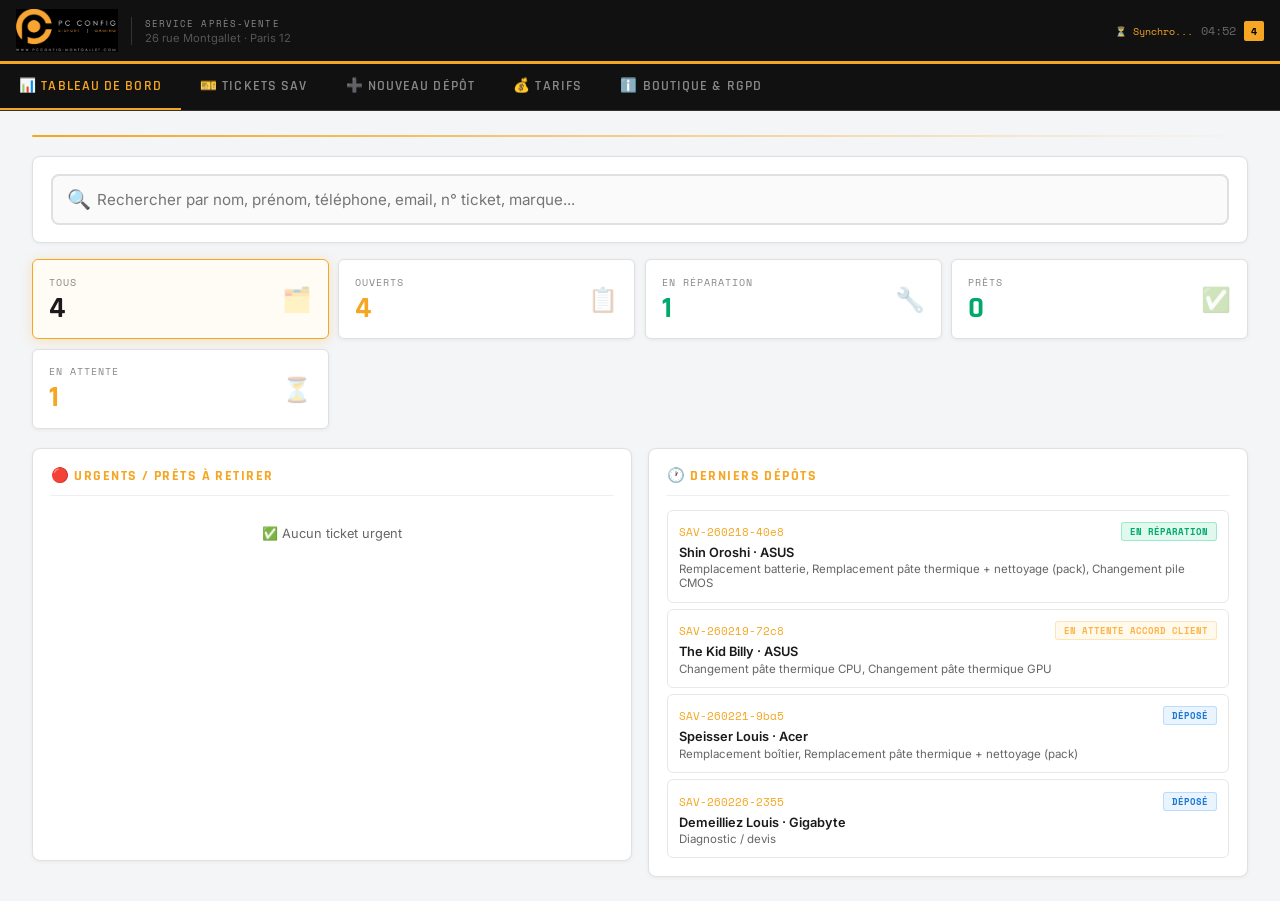
==== commit 3c91b064: "Add files via upload" ====
--- a/index.html
+++ b/index.html
@@ -1383,7 +1383,7 @@
 // SAUVEGARDE — localStorage + Google Sheets sync
 // ══════════════════════════════════════════════
 function getSheetUrl(){
-  try{ return localStorage.getItem('pcconfig_sheet_url')||''; } catch(e){ return ''; }
+  try{ return localStorage.getItem('pcconfig_sheet_url')||'https://script.google.com/macros/s/AKfycbz_3WLXBZ5CFGzYakXNm0IYOo42Wq_aUi-xCYghvYoTU3roT3UbvjMJ6IwUiX_U1UOA/exec'; } catch(e){ return ''; }
 }
 function saveData(){
   // 1. localStorage local
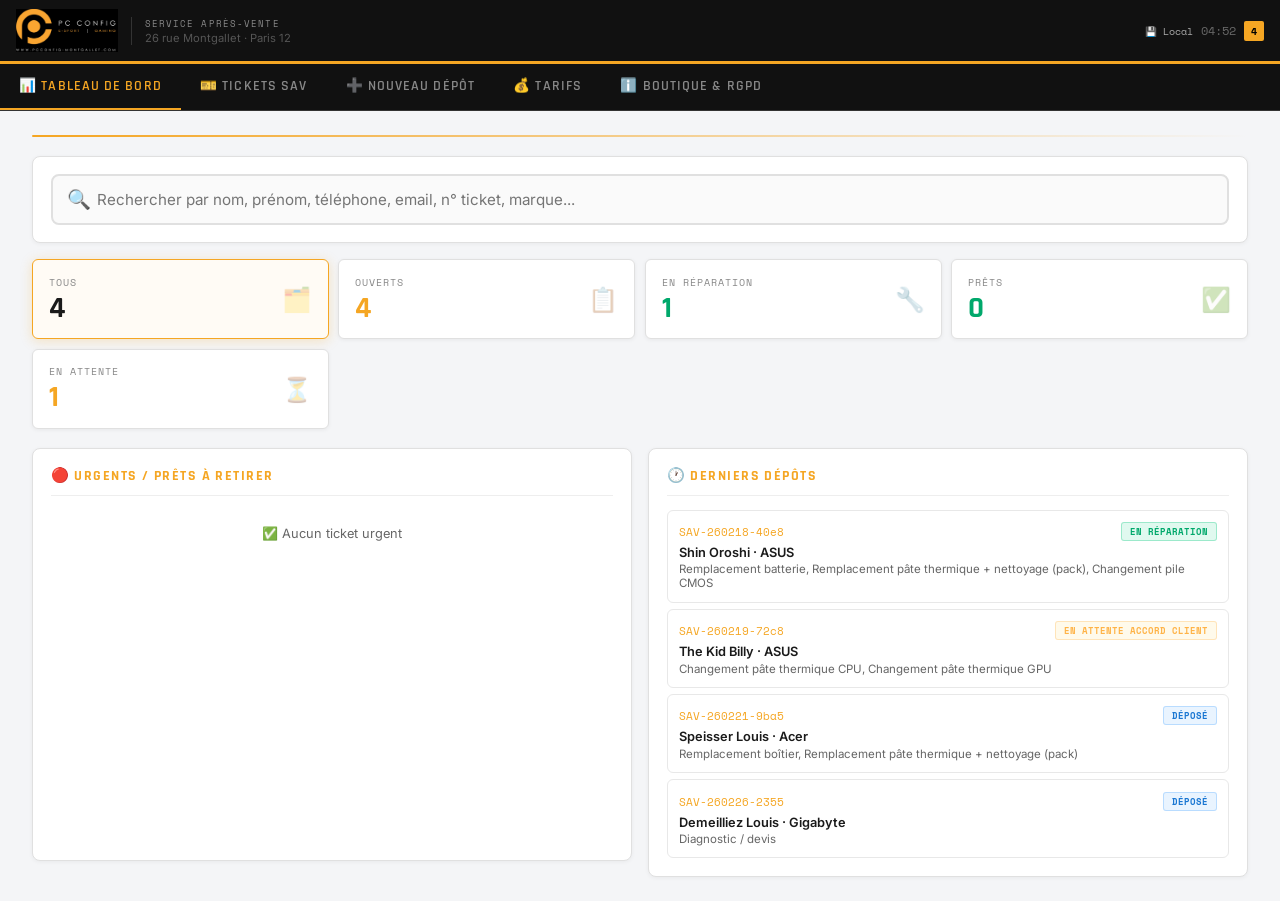
==== commit a8c39474: "Add files via upload" ====
--- a/index.html
+++ b/index.html
@@ -1383,7 +1383,7 @@
 // SAUVEGARDE — localStorage + Google Sheets sync
 // ══════════════════════════════════════════════
 function getSheetUrl(){
-  try{ return localStorage.getItem('pcconfig_sheet_url')||'https://script.google.com/macros/s/AKfycbz_3WLXBZ5CFGzYakXNm0IYOo42Wq_aUi-xCYghvYoTU3roT3UbvjMJ6IwUiX_U1UOA/exec'; } catch(e){ return ''; }
+  try{ return localStorage.getItem('pcconfig_sheet_url')||''; } catch(e){ return ''; }
 }
 function saveData(){
   // 1. localStorage local
@@ -1401,16 +1401,26 @@
 }
 
 function loadData(){
+  // Charger d'abord le local (source de vérité immédiate)
   try{
     const s=localStorage.getItem('pcconfig_v3_tickets');
-    if(s){ const d=JSON.parse(s); if(Array.isArray(d)&&d.length) tickets=d; }
+    if(s){ const d=JSON.parse(s); if(Array.isArray(d)&&d.length){ tickets=d; renderDashboard(); renderTable(getFiltered()); } }
   } catch(e){}
   const url=getSheetUrl();
   if(!url){ setSyncStatus('local'); return; }
   setSyncStatus('loading');
   fetchFromSheet(url).then(remote=>{
     if(remote&&remote.length){
-      tickets=remote;
+      // Fusionner : pour chaque ticket, garder la version avec l historique le plus long
+      const merged = remote.map(r=>{
+        const local = tickets.find(t=>t.id===r.id);
+        if(!local) return r;
+        // Garder celle avec le plus d historique (la plus à jour)
+        return (local.history||[]).length >= (r.history||[]).length ? local : r;
+      });
+      // Ajouter les tickets locaux pas encore sur le cloud
+      tickets.forEach(t=>{ if(!merged.find(m=>m.id===t.id)) merged.push(t); });
+      tickets=merged;
       try{ localStorage.setItem('pcconfig_v3_tickets',JSON.stringify(tickets)); } catch(e){}
       renderDashboard(); renderTable(getFiltered());
       setSyncStatus('ok');
